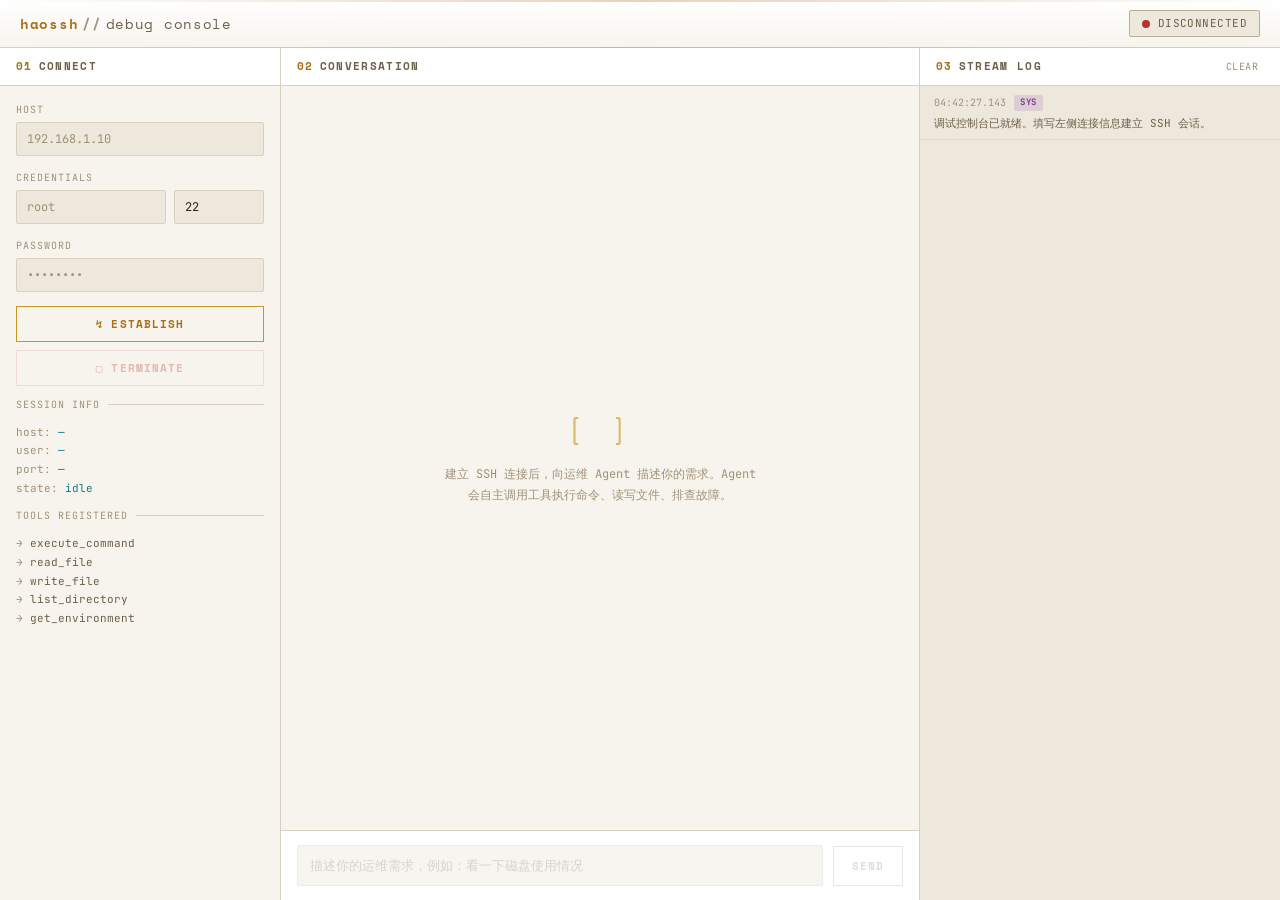
==== src/resources/static/index.html @ b9d1a963 "feat: 数据持久化 - SSH连接/对话消息落库 SQLite - 新增 db 层: SQLModel 表定义(ssh_connections/conversations/messages) + " ====
<!DOCTYPE html>
<html lang="zh-CN">
<head>
<meta charset="UTF-8">
<meta name="viewport" content="width=device-width, initial-scale=1.0">
<title>haossh // debug console</title>
<link rel="preconnect" href="https://fonts.googleapis.com">
<link rel="preconnect" href="https://fonts.gstatic.com" crossorigin>
<link href="https://fonts.googleapis.com/css2?family=JetBrains+Mono:wght@300;400;500;700&family=Space+Mono:wght@400;700&display=swap" rel="stylesheet">
<style>
  :root {
    --bg: #f7f4ed;             /* 暖米白 - 旧纸感 */
    --bg-elevated: #ffffff;     /* 纯白卡片 */
    --bg-inset: #ede8db;        /* 略深凹陷 */
    --border: #d8d0bf;          /* 暖灰边框 */
    --border-bright: #b8ad96;
    --fg: #2b2316;              /* 深棕黑文字 */
    --fg-dim: #6d5f4a;          /* 中棕 */
    --fg-mute: #a0917a;         /* 浅棕 */
    --accent: #a8701a;          /* 深琥珀 - 亮背景上更醒目 */
    --accent-dim: #c9941f;
    --accent-glow: rgba(168, 112, 26, 0.2);
    --cyan: #0d7c8a;            /* 深青 - AI */
    --cyan-glow: rgba(13, 124, 138, 0.15);
    --green: #2d7a3e;           /* 深绿 - 已连接 */
    --red: #b8312b;             /* 深红 - 错误 */
    --magenta: #7d3c98;         /* 深紫 - 工具/调试 */
    --mono: 'JetBrains Mono', ui-monospace, monospace;
    --display: 'Space Mono', var(--mono);
  }

  * { margin: 0; padding: 0; box-sizing: border-box; }

  html, body { height: 100%; overflow: hidden; }

  body {
    font-family: var(--mono);
    font-size: 13px;
    color: var(--fg);
    background: var(--bg);
    background-image:
      linear-gradient(rgba(168, 112, 26, 0.05) 1px, transparent 1px),
      linear-gradient(90deg, rgba(168, 112, 26, 0.05) 1px, transparent 1px);
    background-size: 32px 32px;
    background-position: -1px -1px;
    line-height: 1.5;
    -webkit-font-smoothing: antialiased;
  }

  /* 顶部扫描线 */
  .scanline {
    position: fixed; top: 0; left: 0; right: 0; height: 2px; z-index: 100;
    background: linear-gradient(90deg, transparent, var(--accent), transparent);
    animation: scan 8s linear infinite;
    opacity: 0.3;
    pointer-events: none;
  }
  @keyframes scan {
    0% { transform: translateX(-100%); }
    100% { transform: translateX(100%); }
  }

  /* 顶栏 */
  .topbar {
    height: 48px;
    display: flex; align-items: center; gap: 16px;
    padding: 0 20px;
    border-bottom: 1px solid var(--border);
    background: linear-gradient(180deg, var(--bg-elevated), var(--bg));
    position: relative;
  }
  .topbar::after {
    content: ''; position: absolute; bottom: -1px; left: 0; right: 0; height: 1px;
    background: linear-gradient(90deg, transparent, var(--accent-dim), transparent);
    opacity: 0.4;
  }
  .brand {
    font-family: var(--display);
    font-weight: 700;
    font-size: 14px;
    letter-spacing: 0.05em;
    color: var(--accent);
    text-shadow: none;
  }
  .brand .slash { color: var(--fg-mute); margin: 0 4px; }
  .brand .sub { color: var(--fg-dim); font-weight: 400; }

  .status-pill {
    margin-left: auto;
    display: flex; align-items: center; gap: 8px;
    padding: 4px 12px;
    border: 1px solid var(--border-bright);
    border-radius: 2px;
    background: var(--bg-inset);
    font-size: 11px;
    letter-spacing: 0.04em;
    text-transform: uppercase;
  }
  .status-dot {
    width: 8px; height: 8px; border-radius: 50%;
    background: var(--red);
    box-shadow: 0 0 0 0 currentColor;
  }
  .status-dot.connected { background: var(--green); animation: pulse-green 2s ease-in-out infinite; }
  .status-dot.connecting { background: var(--accent); animation: pulse-amber 1s ease-in-out infinite; }
  @keyframes pulse-green {
    0%, 100% { box-shadow: 0 0 0 0 rgba(45, 122, 62, 0.6); }
    50% { box-shadow: 0 0 0 6px rgba(45, 122, 62, 0); }
  }
  @keyframes pulse-amber {
    0%, 100% { box-shadow: 0 0 0 0 rgba(168, 112, 26, 0.6); }
    50% { box-shadow: 0 0 0 6px rgba(168, 112, 26, 0); }
  }
  .status-text { color: var(--fg-dim); }
  .status-text.connected { color: var(--green); }
  .status-text.connecting { color: var(--accent); }

  .conn-id {
    font-size: 11px; color: var(--fg-mute);
    padding: 4px 10px; border: 1px dashed var(--border-bright);
    border-radius: 2px;
  }
  .conn-id .label { color: var(--fg-mute); }
  .conn-id .val { color: var(--cyan); margin-left: 6px; }

  /* 三栏布局 */
  .app {
    display: grid;
    grid-template-columns: 280px 1fr 360px;
    height: calc(100vh - 48px);
    gap: 1px;
    background: var(--border);
  }

  .panel {
    background: var(--bg);
    display: flex; flex-direction: column;
    overflow: hidden;
  }

  .panel-header {
    padding: 10px 16px;
    border-bottom: 1px solid var(--border);
    display: flex; align-items: center; gap: 8px;
    background: var(--bg-elevated);
  }
  .panel-title {
    font-family: var(--display);
    font-size: 11px; font-weight: 700;
    letter-spacing: 0.12em;
    text-transform: uppercase;
    color: var(--fg-dim);
  }
  .panel-title .num {
    color: var(--accent); margin-right: 6px;
  }
  .panel-body {
    flex: 1; overflow-y: auto;
    padding: 16px;
  }
  .panel-body::-webkit-scrollbar { width: 6px; }
  .panel-body::-webkit-scrollbar-track { background: transparent; }
  .panel-body::-webkit-scrollbar-thumb { background: var(--border-bright); border-radius: 3px; }
  .panel-body::-webkit-scrollbar-thumb:hover { background: var(--accent-dim); }

  /* 左栏 - 连接管理 */
  .form-group { margin-bottom: 14px; }
  .form-label {
    display: block; font-size: 10px; letter-spacing: 0.1em;
    text-transform: uppercase; color: var(--fg-mute);
    margin-bottom: 5px;
  }
  .form-input {
    width: 100%; padding: 8px 10px;
    background: var(--bg-inset);
    border: 1px solid var(--border);
    border-radius: 2px;
    color: var(--fg);
    font-family: var(--mono); font-size: 12px;
    transition: all 0.15s;
  }
  .form-input:focus {
    outline: none;
    border-color: var(--accent-dim);
    box-shadow: 0 0 0 2px rgba(168, 112, 26, 0.1);
  }
  .form-input::placeholder { color: var(--fg-mute); }
  .form-row { display: grid; grid-template-columns: 1fr 90px; gap: 8px; }

  .btn {
    width: 100%; padding: 9px 12px;
    background: transparent;
    border: 1px solid var(--accent-dim);
    color: var(--accent);
    font-family: var(--display); font-size: 11px; font-weight: 700;
    letter-spacing: 0.1em; text-transform: uppercase;
    cursor: pointer;
    transition: all 0.15s;
    position: relative;
    overflow: hidden;
  }
  .btn::before {
    content: ''; position: absolute; inset: 0;
    background: var(--accent); opacity: 0;
    transition: opacity 0.15s;
  }
  .btn:hover:not(:disabled) {
    color: var(--bg);
    box-shadow: 0 0 16px var(--accent-glow);
  }
  .btn:hover:not(:disabled)::before { opacity: 1; }
  .btn span { position: relative; z-index: 1; }
  .btn:disabled { opacity: 0.3; cursor: not-allowed; border-color: var(--border-bright); color: var(--fg-mute); }

  .btn.danger { border-color: rgba(184, 49, 43, 0.4); color: var(--red); }
  .btn.danger:hover:not(:disabled) { background: var(--red); color: var(--bg); box-shadow: 0 0 16px rgba(184, 49, 43,0.3); }
  .btn.danger:hover:not(:disabled)::before { background: var(--red); }

  .divider {
    height: 1px; background: var(--border);
    margin: 18px 0;
    position: relative;
  }
  .divider::before {
    content: attr(data-label);
    position: absolute; left: 0; top: -7px;
    background: var(--bg); padding-right: 8px;
    font-size: 10px; letter-spacing: 0.1em;
    text-transform: uppercase; color: var(--fg-mute);
  }

  .info-block {
    font-size: 11px; color: var(--fg-dim);
    line-height: 1.7;
  }
  .info-block .k { color: var(--fg-mute); }
  .info-block .v { color: var(--cyan); }

  /* 中栏 - 对话 */
  .chat-panel { background: var(--bg); }
  .messages {
    flex: 1; overflow-y: auto;
    padding: 20px;
    display: flex; flex-direction: column; gap: 16px;
  }
  .messages::-webkit-scrollbar { width: 6px; }
  .messages::-webkit-scrollbar-track { background: transparent; }
  .messages::-webkit-scrollbar-thumb { background: var(--border-bright); border-radius: 3px; }

  .message {
    max-width: 88%;
    animation: msg-in 0.3s cubic-bezier(0.2, 0.8, 0.2, 1);
  }
  @keyframes msg-in {
    from { opacity: 0; transform: translateY(8px); }
    to { opacity: 1; transform: translateY(0); }
  }
  .message-meta {
    font-size: 10px; letter-spacing: 0.1em;
    text-transform: uppercase;
    margin-bottom: 5px;
    display: flex; gap: 8px; align-items: center;
  }
  .message.user .message-meta { color: var(--accent); justify-content: flex-end; }
  .message.ai .message-meta { color: var(--cyan); }
  .message-meta .role { font-family: var(--display); font-weight: 700; }
  .message-meta .time { color: var(--fg-mute); }

  .message-bubble {
    padding: 12px 14px;
    border: 1px solid;
    border-radius: 2px;
    font-size: 13px;
    line-height: 1.6;
    white-space: pre-wrap;
    word-break: break-word;
  }
  .message.user .message-bubble {
    border-color: rgba(168, 112, 26, 0.3);
    background: rgba(168, 112, 26, 0.04);
    margin-left: auto;
  }
  .message.ai .message-bubble {
    border-color: rgba(13, 124, 138, 0.3);
    background: rgba(13, 124, 138, 0.04);
  }
  .message.ai.streaming .message-bubble::after {
    content: '▋'; color: var(--cyan);
    animation: blink 0.8s steps(2) infinite;
    margin-left: 2px;
  }
  @keyframes blink { 50% { opacity: 0; } }

  .empty-state {
    flex: 1; display: flex; flex-direction: column;
    align-items: center; justify-content: center;
    color: var(--fg-mute); gap: 12px;
    text-align: center; padding: 40px;
  }
  .empty-state .glyph {
    font-family: var(--display); font-size: 28px;
    color: var(--accent-dim); opacity: 0.6;
    letter-spacing: 0.2em;
  }
  .empty-state .hint { font-size: 12px; max-width: 320px; line-height: 1.7; }

  /* 输入区 */
  .chat-input-wrap {
    border-top: 1px solid var(--border);
    padding: 14px 16px;
    background: var(--bg-elevated);
    display: flex; gap: 10px; align-items: flex-end;
  }
  .chat-input {
    flex: 1;
    background: var(--bg-inset);
    border: 1px solid var(--border);
    border-radius: 2px;
    color: var(--fg);
    font-family: var(--mono); font-size: 13px;
    padding: 10px 12px;
    resize: none; min-height: 40px; max-height: 120px;
    line-height: 1.5;
    transition: all 0.15s;
  }
  .chat-input:focus {
    outline: none; border-color: var(--accent-dim);
    box-shadow: 0 0 0 2px rgba(168, 112, 26, 0.1);
  }
  .chat-input::placeholder { color: var(--fg-mute); }
  .chat-input:disabled { opacity: 0.4; cursor: not-allowed; }
  .send-btn {
    padding: 0 18px; height: 40px;
    border: 1px solid var(--accent-dim);
    background: transparent; color: var(--accent);
    font-family: var(--display); font-size: 11px; font-weight: 700;
    letter-spacing: 0.1em; text-transform: uppercase;
    cursor: pointer; transition: all 0.15s;
    white-space: nowrap;
  }
  .send-btn:hover:not(:disabled) { background: var(--accent); color: var(--bg); box-shadow: 0 0 16px var(--accent-glow); }
  .send-btn:disabled { opacity: 0.3; cursor: not-allowed; border-color: var(--border-bright); color: var(--fg-mute); }

  .input-hint {
    font-size: 10px; color: var(--fg-mute);
    margin-top: 6px; letter-spacing: 0.05em;
  }

  /* 右栏 - 流日志 */
  .log-panel { background: var(--bg-inset); }
  .log-body { padding: 0; font-size: 11px; }

  .log-entry {
    padding: 8px 14px;
    border-bottom: 1px solid rgba(216, 208, 191, 0.5);
    animation: log-in 0.2s ease;
    word-break: break-all;
  }
  @keyframes log-in {
    from { opacity: 0; transform: translateX(-4px); }
    to { opacity: 1; transform: translateX(0); }
  }
  .log-entry .log-time {
    color: var(--fg-mute); font-size: 10px;
    margin-right: 8px;
  }
  .log-entry .log-tag {
    display: inline-block; padding: 1px 6px;
    font-size: 9px; font-weight: 700; letter-spacing: 0.08em;
    text-transform: uppercase; border-radius: 2px;
    margin-right: 8px; vertical-align: middle;
  }
  .log-entry.req .log-tag { background: rgba(168, 112, 26, 0.15); color: var(--accent); }
  .log-entry.res .log-tag { background: rgba(45, 122, 62, 0.15); color: var(--green); }
  .log-stream .log-tag { background: rgba(13, 124, 138, 0.15); color: var(--cyan); }
  .log-entry.err .log-tag { background: rgba(184, 49, 43, 0.15); color: var(--red); }
  .log-entry.sys .log-tag { background: rgba(125, 60, 152, 0.15); color: var(--magenta); }
  .log-entry .log-content {
    color: var(--fg-dim); margin-top: 4px;
    white-space: pre-wrap; font-size: 11px;
  }
  .log-entry .log-content .data-prefix { color: var(--fg-mute); }
  .log-entry .log-content .data-text { color: var(--cyan); }
  .log-entry .log-content .data-done { color: var(--accent); font-weight: 700; }

  .log-empty {
    padding: 30px 16px; text-align: center;
    color: var(--fg-mute); font-size: 11px;
    letter-spacing: 0.05em;
  }

  .clear-log {
    margin-left: auto;
    background: none; border: none;
    color: var(--fg-mute); cursor: pointer;
    font-family: var(--mono); font-size: 10px;
    letter-spacing: 0.05em; text-transform: uppercase;
    padding: 2px 6px;
    transition: color 0.15s;
  }
  .clear-log:hover { color: var(--accent); }

  /* 错误提示 */
  .toast {
    position: fixed; bottom: 24px; left: 50%;
    transform: translateX(-50%) translateY(20px);
    padding: 10px 18px;
    background: var(--bg-elevated);
    border: 1px solid var(--red);
    border-radius: 2px;
    color: var(--red); font-size: 12px;
    box-shadow: 0 8px 24px rgba(0,0,0,0.12), 0 0 16px rgba(184, 49, 43,0.15);
    opacity: 0; pointer-events: none;
    transition: all 0.3s;
    z-index: 200;
  }
  .toast.show { opacity: 1; transform: translateX(-50%) translateY(0); }

  /* 加载点 */
  .thinking {
    display: inline-flex; gap: 4px; align-items: center;
  }
  .thinking span {
    width: 4px; height: 4px; border-radius: 50%;
    background: var(--cyan);
    animation: think 1.2s ease-in-out infinite;
  }
  .thinking span:nth-child(2) { animation-delay: 0.2s; }
  .thinking span:nth-child(3) { animation-delay: 0.4s; }
  @keyframes think {
    0%, 80%, 100% { opacity: 0.3; transform: scale(0.8); }
    40% { opacity: 1; transform: scale(1.2); }
  }

  /* 折叠组件（details/summary）全局样式 - 默认折叠，点击展开 */
  summary { list-style: none; cursor: pointer; user-select: none; }
  summary::-webkit-details-marker { display: none; }
  summary:hover { filter: brightness(1.15); }

  /* 思考过程块 */
  .thinking-block {
    margin-bottom: 10px;
    padding: 8px 10px;
    border-left: 2px solid var(--magenta);
    background: rgba(125, 60, 152, 0.05);
    border-radius: 0 2px 2px 0;
    font-size: 11px;
  }
  .thinking-label {
    font-family: var(--display);
    font-size: 9px; letter-spacing: 0.12em;
    text-transform: uppercase;
    color: var(--magenta);
    margin-bottom: 4px;
  }
  .thinking-content {
    color: var(--fg-dim);
    font-style: italic;
    white-space: pre-wrap;
    line-height: 1.5;
  }

  /* 工具调用卡片 */
  .tool-card {
    margin: 10px 0;
    border: 1px dashed var(--accent-dim);
    border-radius: 2px;
    overflow: hidden;
    animation: msg-in 0.3s cubic-bezier(0.2, 0.8, 0.2, 1);
  }
  .tool-card-header {
    padding: 6px 10px;
    background: rgba(168, 112, 26, 0.08);
    display: flex; align-items: center; gap: 8px;
    font-family: var(--display);
    font-size: 10px; letter-spacing: 0.05em;
  }
  .tool-card-header .tool-icon { color: var(--accent); font-size: 9px; }
  .tool-card-header .tool-name { color: var(--accent); font-weight: 700; }
  .tool-card-header .tool-status {
    margin-left: auto; font-size: 9px;
    letter-spacing: 0.08em; text-transform: uppercase;
  }
  .tool-card-header .tool-status.running { color: var(--accent); }
  .tool-card-header .tool-status.running::after {
    content: ''; display: inline-block; width: 5px; height: 5px;
    border-radius: 50%; background: var(--accent); margin-left: 5px;
    animation: pulse-amber 1s ease-in-out infinite;
  }
  .tool-card-header .tool-status.done { color: var(--green); }
  .tool-card-header .tool-status.failed { color: var(--red); }
  .tool-card-body {
    padding: 8px 10px;
    background: var(--bg-inset);
  }
  .tool-card-section { margin-bottom: 8px; }
  .tool-card-section:last-child { margin-bottom: 0; }
  .tool-card-label {
    font-size: 9px; letter-spacing: 0.1em;
    text-transform: uppercase; color: var(--fg-mute);
    margin-bottom: 3px;
  }
  .tool-card-value {
    font-family: var(--mono); font-size: 11px;
    color: var(--fg); white-space: pre-wrap;
    word-break: break-all; line-height: 1.5;
  }
  .tool-card-value.args { color: var(--cyan); }
  .tool-card-value.result { color: var(--green); }
  .tool-card-value.result.failed { color: var(--red); }

  /* 文本内容块（支持工具调用前后多段文本） */
  .text-content {
    white-space: pre-wrap;
    word-break: break-word;
    line-height: 1.6;
  }
  .text-content + .text-content { margin-top: 8px; }
</style>
</head>
<body>
<div class="scanline"></div>

<header class="topbar">
  <div class="brand">haossh<span class="slash">//</span><span class="sub">debug console</span></div>
  <div class="conn-id" id="connIdDisplay" style="display:none;">
    <span class="label">session</span><span class="val" id="connIdVal">—</span>
  </div>
  <div class="status-pill">
    <span class="status-dot" id="statusDot"></span>
    <span class="status-text" id="statusText">disconnected</span>
  </div>
</header>

<main class="app">
  <!-- 左栏：连接管理 -->
  <aside class="panel conn-panel">
    <div class="panel-header">
      <div class="panel-title"><span class="num">01</span>connect</div>
    </div>
    <div class="panel-body">
      <div class="form-group">
        <label class="form-label">host</label>
        <input class="form-input" id="host" placeholder="192.168.1.10" value="">
      </div>
      <div class="form-group">
        <label class="form-label">credentials</label>
        <div class="form-row">
          <input class="form-input" id="username" placeholder="root">
          <input class="form-input" id="port" placeholder="22" value="22">
        </div>
      </div>
      <div class="form-group">
        <label class="form-label">password</label>
        <input class="form-input" id="password" type="password" placeholder="••••••••">
      </div>
      <button class="btn" id="connectBtn"><span>↯ establish</span></button>
      <button class="btn danger" id="disconnectBtn" style="margin-top:8px;" disabled><span>▢ terminate</span></button>

      <div class="divider" data-label="session info"></div>
      <div class="info-block" id="sessionInfo">
        <div><span class="k">host:</span> <span class="v" id="info-host">—</span></div>
        <div><span class="k">user:</span> <span class="v" id="info-user">—</span></div>
        <div><span class="k">port:</span> <span class="v" id="info-port">—</span></div>
        <div><span class="k">state:</span> <span class="v" id="info-state">idle</span></div>
      </div>

      <div class="divider" data-label="tools registered"></div>
      <div class="info-block" style="font-size:11px;">
        <div><span class="k">→</span> execute_command</div>
        <div><span class="k">→</span> read_file</div>
        <div><span class="k">→</span> write_file</div>
        <div><span class="k">→</span> list_directory</div>
        <div><span class="k">→</span> get_environment</div>
      </div>
    </div>
  </aside>

  <!-- 中栏：对话 -->
  <section class="panel chat-panel">
    <div class="panel-header">
      <div class="panel-title"><span class="num">02</span>conversation</div>
    </div>
    <div class="messages" id="messages">
      <div class="empty-state" id="emptyState">
        <div class="glyph">[ ]</div>
        <div class="hint">建立 SSH 连接后，向运维 Agent 描述你的需求。Agent 会自主调用工具执行命令、读写文件、排查故障。</div>
      </div>
    </div>
    <div class="chat-input-wrap">
      <textarea class="chat-input" id="chatInput" placeholder="描述你的运维需求，例如：看一下磁盘使用情况" rows="1" disabled></textarea>
      <button class="send-btn" id="sendBtn" disabled>send</button>
    </div>
  </section>

  <!-- 右栏：流日志 -->
  <aside class="panel log-panel">
    <div class="panel-header">
      <div class="panel-title"><span class="num">03</span>stream log</div>
      <button class="clear-log" id="clearLog">clear</button>
    </div>
    <div class="panel-body log-body" id="logBody">
      <div class="log-empty">等待事件流...</div>
    </div>
  </aside>
</main>

<div class="toast" id="toast"></div>

<script>
const API = location.origin + '/api/v1';
const state = {
  connectionId: null,
  conversationId: null,
  connected: false,
  streaming: false,
};

const $ = id => document.getElementById(id);
const el = (tag, cls) => { const e = document.createElement(tag); if (cls) e.className = cls; return e; };

function now() {
  const d = new Date();
  return d.toTimeString().slice(0, 8) + '.' + String(d.getMilliseconds()).padStart(3, '0');
}

function toast(msg) {
  const t = $('toast');
  t.textContent = msg;
  t.classList.add('show');
  setTimeout(() => t.classList.remove('show'), 2600);
}

function setStatus(s) {
  const dot = $('statusDot'), text = $('statusText');
  dot.className = 'status-dot';
  text.className = 'status-text';
  if (s === 'connected') { dot.classList.add('connected'); text.classList.add('connected'); text.textContent = 'connected'; }
  else if (s === 'connecting') { dot.classList.add('connecting'); text.classList.add('connecting'); text.textContent = 'connecting...'; }
  else { text.textContent = 'disconnected'; }
  $('info-state').textContent = s;
}

function log(tag, content, type = '') {
  const body = $('logBody');
  const empty = body.querySelector('.log-empty');
  if (empty) empty.remove();

  const entry = el('div', 'log-entry ' + (type || tag.toLowerCase()));
  const time = el('span', 'log-time'); time.textContent = now();
  const ttag = el('span', 'log-tag'); ttag.textContent = tag;
  entry.appendChild(time); entry.appendChild(ttag);

  if (content) {
    const c = el('div', 'log-content');
    if (tag === 'STREAM') {
      c.innerHTML = '<span class="data-prefix">data: </span><span class="data-text"></span>';
      c.querySelector('.data-text').textContent = content;
    } else if (content === '[DONE]') {
      c.innerHTML = '<span class="data-prefix">data: </span><span class="data-done">[DONE]</span>';
    } else {
      c.textContent = content;
    }
    entry.appendChild(c);
  }
  body.appendChild(entry);
  body.scrollTop = body.scrollHeight;
}

$('clearLog').onclick = () => {
  $('logBody').innerHTML = '<div class="log-empty">等待事件流...</div>';
};

// ── 连接管理 ─────────────────────────────────
async function connect() {
  const host = $('host').value.trim();
  const port = parseInt($('port').value) || 22;
  const username = $('username').value.trim();
  const password = $('password').value;

  if (!host || !username || !password) {
    toast('请填写 host / username / password');
    return;
  }

  setStatus('connecting');
  $('connectBtn').disabled = true;
  log('REQ', `POST /ssh/connect  host=${host}:${port} user=${username}`, 'req');

  try {
    const res = await fetch(`${API}/ssh/connect`, {
      method: 'POST',
      headers: { 'Content-Type': 'application/json' },
      body: JSON.stringify({ host, port, username, password }),
    });
    const data = await res.json();
    if (data.code === '0000' && data.data && data.data.connectionId) {
      state.connectionId = data.data.connectionId;
      state.connected = true;
      setStatus('connected');
      $('connIdDisplay').style.display = '';
      $('connIdVal').textContent = state.connectionId.slice(0, 12) + '...';
      $('info-host').textContent = host;
      $('info-user').textContent = username;
      $('info-port').textContent = port;
      $('connectBtn').disabled = false;
      $('disconnectBtn').disabled = false;
      $('chatInput').disabled = false;
      $('sendBtn').disabled = false;
      $('chatInput').focus();
      log('RES', `connectionId=${state.connectionId}`, 'res');
      log('SYS', 'SSH 连接已建立，工具已对 Agent 可见', 'sys');
    } else {
      throw new Error(data.info || '连接失败');
    }
  } catch (e) {
    setStatus('disconnected');
    $('connectBtn').disabled = false;
    log('ERR', String(e.message || e), 'err');
    toast('连接失败：' + (e.message || e));
  }
}

async function disconnect() {
  if (!state.connectionId) return;
  log('REQ', `POST /ssh/disconnect?connectionId=${state.connectionId}`, 'req');
  try {
    await fetch(`${API}/ssh/disconnect?connectionId=${state.connectionId}`, { method: 'POST' });
    log('RES', 'disconnected', 'res');
  } catch (e) {
    log('ERR', String(e), 'err');
  }
  resetConn();
}

function resetConn() {
  state.connectionId = null;
  state.connected = false;
  setStatus('disconnected');
  $('connIdDisplay').style.display = 'none';
  $('connectBtn').disabled = false;
  $('disconnectBtn').disabled = true;
  $('chatInput').disabled = true;
  $('sendBtn').disabled = true;
  $('info-host').textContent = '—';
  $('info-user').textContent = '—';
  $('info-port').textContent = '—';
}

$('connectBtn').onclick = connect;
$('disconnectBtn').onclick = disconnect;

// ── 对话 ─────────────────────────────────────
function appendMessage(role, text) {
  $('emptyState')?.remove();
  const msgs = $('messages');
  const m = el('div', 'message ' + role);
  const meta = el('div', 'message-meta');
  const roleSpan = el('span', 'role'); roleSpan.textContent = role === 'user' ? 'YOU' : 'AGENT';
  const timeSpan = el('span', 'time'); timeSpan.textContent = now();
  meta.appendChild(roleSpan); meta.appendChild(timeSpan);
  const bubble = el('div', 'message-bubble'); bubble.textContent = text;
  m.appendChild(meta); m.appendChild(bubble);
  msgs.appendChild(m);
  msgs.scrollTop = msgs.scrollHeight;
  return bubble;
}

// 创建 AI 消息（空 bubble，后续按事件增量填充）
function createAiMessage() {
  $('emptyState')?.remove();
  const msgs = $('messages');
  const m = el('div', 'message ai streaming');
  const meta = el('div', 'message-meta');
  const roleSpan = el('span', 'role'); roleSpan.textContent = 'AGENT';
  const timeSpan = el('span', 'time'); timeSpan.textContent = now();
  meta.appendChild(roleSpan); meta.appendChild(timeSpan);
  const bubble = el('div', 'message-bubble');
  m.appendChild(meta); m.appendChild(bubble);
  msgs.appendChild(m);
  return { m, bubble };
}

async function sendMessage() {
  const input = $('chatInput');
  const text = input.value.trim();
  if (!text || !state.connected || state.streaming) return;

  appendMessage('user', text);
  input.value = '';
  input.style.height = 'auto';
  state.streaming = true;
  $('sendBtn').disabled = true;

  const { m, bubble } = createAiMessage();
  const msgs = $('messages');

  // 渲染状态：维护当前文本/思考块指针，遇到工具调用则另起新块
  let currentText = null;
  let currentThink = null;
  const toolCards = {};  // call_id -> card element

  const endText = () => { currentText = null; };
  const endThink = () => { currentThink = null; };

  const ensureText = () => {
    if (!currentText) {
      currentText = el('div', 'text-content');
      bubble.appendChild(currentText);
    }
    return currentText;
  };
  const ensureThink = () => {
    if (!currentThink) {
      currentThink = el('details', 'thinking-block');
      const lbl = el('summary', 'thinking-label'); lbl.textContent = 'thinking';
      const c = el('div', 'thinking-content');
      currentThink.appendChild(lbl); currentThink.appendChild(c);
      currentThink._c = c;
      bubble.appendChild(currentThink);
    }
    return currentThink;
  };

  log('REQ', `POST /chat_stream  message="${text.slice(0, 80)}${text.length > 80 ? '...' : ''}"`, 'req');

  try {
    const res = await fetch(`${API}/chat_stream`, {
      method: 'POST',
      headers: { 'Content-Type': 'application/json' },
      body: JSON.stringify({
        session_id: state.connectionId,
        conversation_id: state.conversationId,
        message: text,
        terminal_session_id: null,
      }),
    });

    if (!res.ok) throw new Error(`HTTP ${res.status}`);

    const reader = res.body.getReader();
    const decoder = new TextDecoder();
    let buffer = '';

    while (true) {
      const { done, value } = await reader.read();
      if (done) break;
      buffer += decoder.decode(value, { stream: true });
      const lines = buffer.split('\n');
      buffer = lines.pop();

      for (const line of lines) {
        const trimmed = line.trim();
        if (!trimmed.startsWith('data: ')) continue;
        const raw = trimmed.slice(6);
        let evt;
        try { evt = JSON.parse(raw); } catch { continue; }

        // 非 text/thinking 事件结束当前文本/思考块（保证工具卡片独立成块）
        if (evt.type !== 'text') endText();
        if (evt.type !== 'thinking') endThink();

        if (evt.type === 'text') {
          ensureText().textContent += evt.delta;
          log('STREAM', `text: ${evt.delta}`);
        } else if (evt.type === 'thinking') {
          ensureThink()._c.textContent += evt.delta;
          log('STREAM', `think: ${evt.delta.slice(0, 40)}`);
        } else if (evt.type === 'tool_call') {
          // 工具调用卡片
          const card = el('details', 'tool-card');
          const hdr = el('summary', 'tool-card-header');
          hdr.innerHTML = `<span class="tool-icon">▶</span><span class="tool-name">${evt.tool}</span><span class="tool-status running">running</span>`;
          const body = el('div', 'tool-card-body');
          const sec = el('div', 'tool-card-section');
          sec.innerHTML = '<div class="tool-card-label">args</div>';
          const v = el('div', 'tool-card-value args');
          v.textContent = typeof evt.args === 'string' ? evt.args : JSON.stringify(evt.args, null, 2);
          sec.appendChild(v); body.appendChild(sec);
          card.appendChild(hdr); card.appendChild(body);
          bubble.appendChild(card);
          toolCards[evt.call_id] = card;
          log('TOOL', `${evt.tool}(${JSON.stringify(evt.args).slice(0, 80)})`, 'sys');
        } else if (evt.type === 'tool_result') {
          const card = toolCards[evt.call_id];
          const ok = evt.outcome === 'success';
          if (card) {
            // 更新已有卡片状态 + 追加 result 区块
            const st = card.querySelector('.tool-status');
            st.textContent = evt.outcome || 'done';
            st.className = 'tool-status ' + (ok ? 'done' : 'failed');
            const body = card.querySelector('.tool-card-body');
            const sec = el('div', 'tool-card-section');
            sec.innerHTML = '<div class="tool-card-label">result</div>';
            const v = el('div', 'tool-card-value result' + (ok ? '' : ' failed'));
            v.textContent = evt.result;
            sec.appendChild(v); body.appendChild(sec);
          } else {
            // 无对应 call 卡片，单独建结果卡片
            const c2 = el('details', 'tool-card');
            const h2 = el('summary', 'tool-card-header');
            h2.innerHTML = `<span class="tool-icon">◀</span><span class="tool-name">${evt.tool}</span><span class="tool-status ${ok ? 'done' : 'failed'}">${evt.outcome}</span>`;
            const b2 = el('div', 'tool-card-body');
            const s2 = el('div', 'tool-card-section');
            s2.innerHTML = '<div class="tool-card-label">result</div>';
            const v2 = el('div', 'tool-card-value result' + (ok ? '' : ' failed'));
            v2.textContent = evt.result;
            s2.appendChild(v2); b2.appendChild(s2);
            c2.appendChild(h2); c2.appendChild(b2);
            bubble.appendChild(c2);
          }
          log('TOOL', `${evt.tool} → ${(evt.result || '').slice(0, 100)}`, ok ? 'res' : 'err');
        } else if (evt.type === 'done') {
          if (evt.conversation_id) state.conversationId = evt.conversation_id;
          log('STREAM', '[DONE]', 'res');
        } else if (evt.type === 'error') {
          ensureText().textContent += '⚠ ' + evt.message;
          log('ERR', evt.message, 'err');
        }
        msgs.scrollTop = msgs.scrollHeight;
      }
    }

    // 空响应兜底
    if (!bubble.querySelector('.text-content, .tool-card, .thinking-block')) {
      bubble.textContent = '(空响应)';
    }
  } catch (e) {
    if (!bubble.querySelector('.text-content, .tool-card')) {
      bubble.textContent = '⚠ ' + (e.message || e);
    }
    log('ERR', String(e.message || e), 'err');
    toast('请求失败：' + (e.message || e));
  } finally {
    m.classList.remove('streaming');
    state.streaming = false;
    if (state.connected) $('sendBtn').disabled = false;
    $('chatInput').focus();
  }
}

$('sendBtn').onclick = sendMessage;
$('chatInput').addEventListener('keydown', e => {
  if (e.key === 'Enter' && !e.shiftKey) {
    e.preventDefault();
    sendMessage();
  }
});
$('chatInput').addEventListener('input', function() {
  this.style.height = 'auto';
  this.style.height = Math.min(this.scrollHeight, 120) + 'px';
});

// 初始日志
log('SYS', '调试控制台已就绪。填写左侧连接信息建立 SSH 会话。', 'sys');
</script>
</body>
</html>
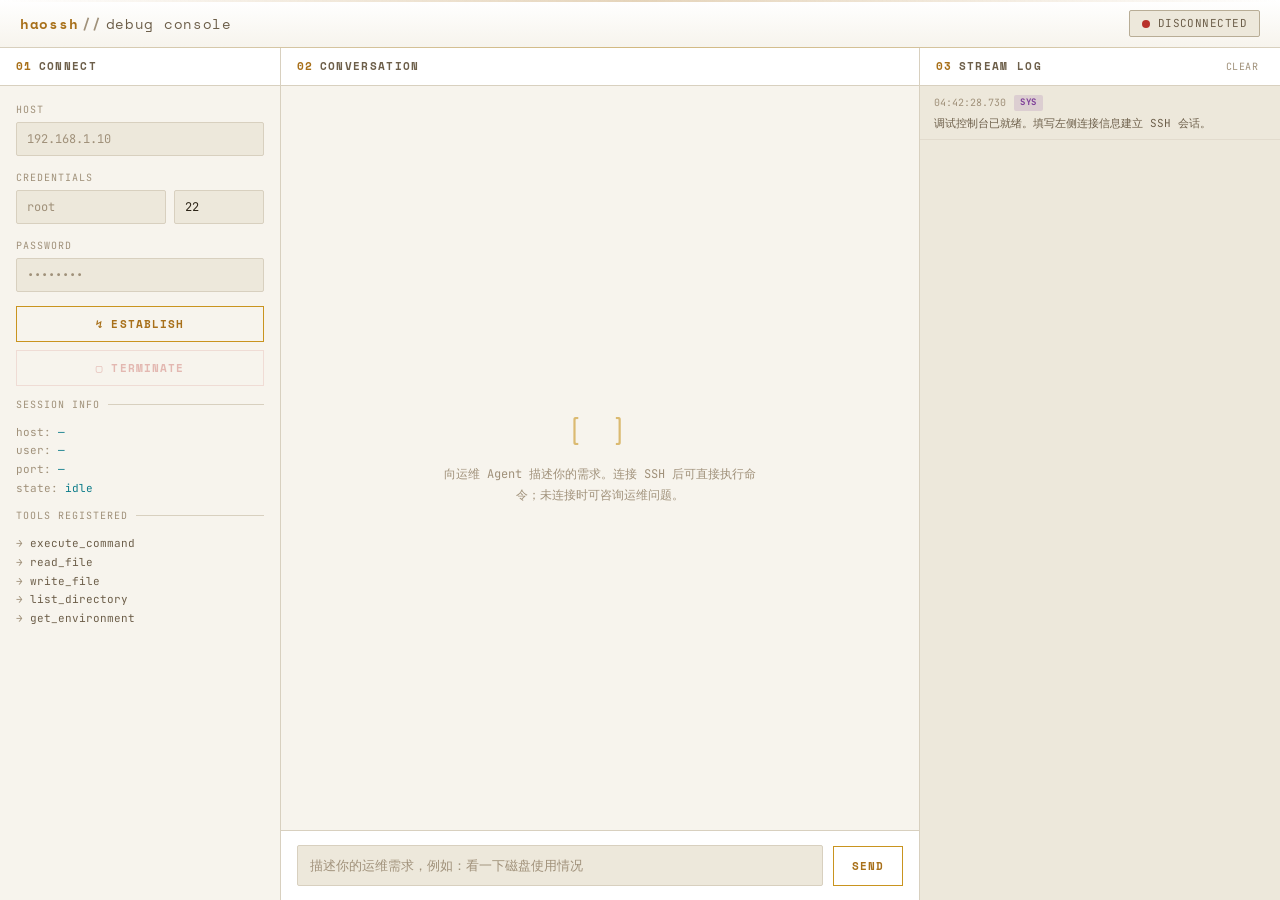
==== commit be6cb434: "feat: 动态 system prompt（权限+连接状态）+ 纯咨询模式 - agent.py: @agent.system_prompt(dynamic=True) 注册两个动态 prompt " ====
--- a/src/resources/static/index.html
+++ b/src/resources/static/index.html
@@ -584,12 +584,12 @@
     <div class="messages" id="messages">
       <div class="empty-state" id="emptyState">
         <div class="glyph">[ ]</div>
-        <div class="hint">建立 SSH 连接后，向运维 Agent 描述你的需求。Agent 会自主调用工具执行命令、读写文件、排查故障。</div>
+        <div class="hint">向运维 Agent 描述你的需求。连接 SSH 后可直接执行命令；未连接时可咨询运维问题。</div>
       </div>
     </div>
     <div class="chat-input-wrap">
-      <textarea class="chat-input" id="chatInput" placeholder="描述你的运维需求，例如：看一下磁盘使用情况" rows="1" disabled></textarea>
-      <button class="send-btn" id="sendBtn" disabled>send</button>
+      <textarea class="chat-input" id="chatInput" placeholder="描述你的运维需求，例如：看一下磁盘使用情况" rows="1"></textarea>
+      <button class="send-btn" id="sendBtn">send</button>
     </div>
   </section>
 
@@ -740,8 +740,6 @@
   $('connIdDisplay').style.display = 'none';
   $('connectBtn').disabled = false;
   $('disconnectBtn').disabled = true;
-  $('chatInput').disabled = true;
-  $('sendBtn').disabled = true;
   $('info-host').textContent = '—';
   $('info-user').textContent = '—';
   $('info-port').textContent = '—';
@@ -784,7 +782,7 @@
 async function sendMessage() {
   const input = $('chatInput');
   const text = input.value.trim();
-  if (!text || !state.connected || state.streaming) return;
+  if (!text || state.streaming) return;
 
   appendMessage('user', text);
   input.value = '';
@@ -829,7 +827,7 @@
       method: 'POST',
       headers: { 'Content-Type': 'application/json' },
       body: JSON.stringify({
-        session_id: state.connectionId,
+        session_id: state.connectionId || '',
         conversation_id: state.conversationId,
         message: text,
         terminal_session_id: null,
@@ -934,7 +932,7 @@
   } finally {
     m.classList.remove('streaming');
     state.streaming = false;
-    if (state.connected) $('sendBtn').disabled = false;
+    $('sendBtn').disabled = false;
     $('chatInput').focus();
   }
 }
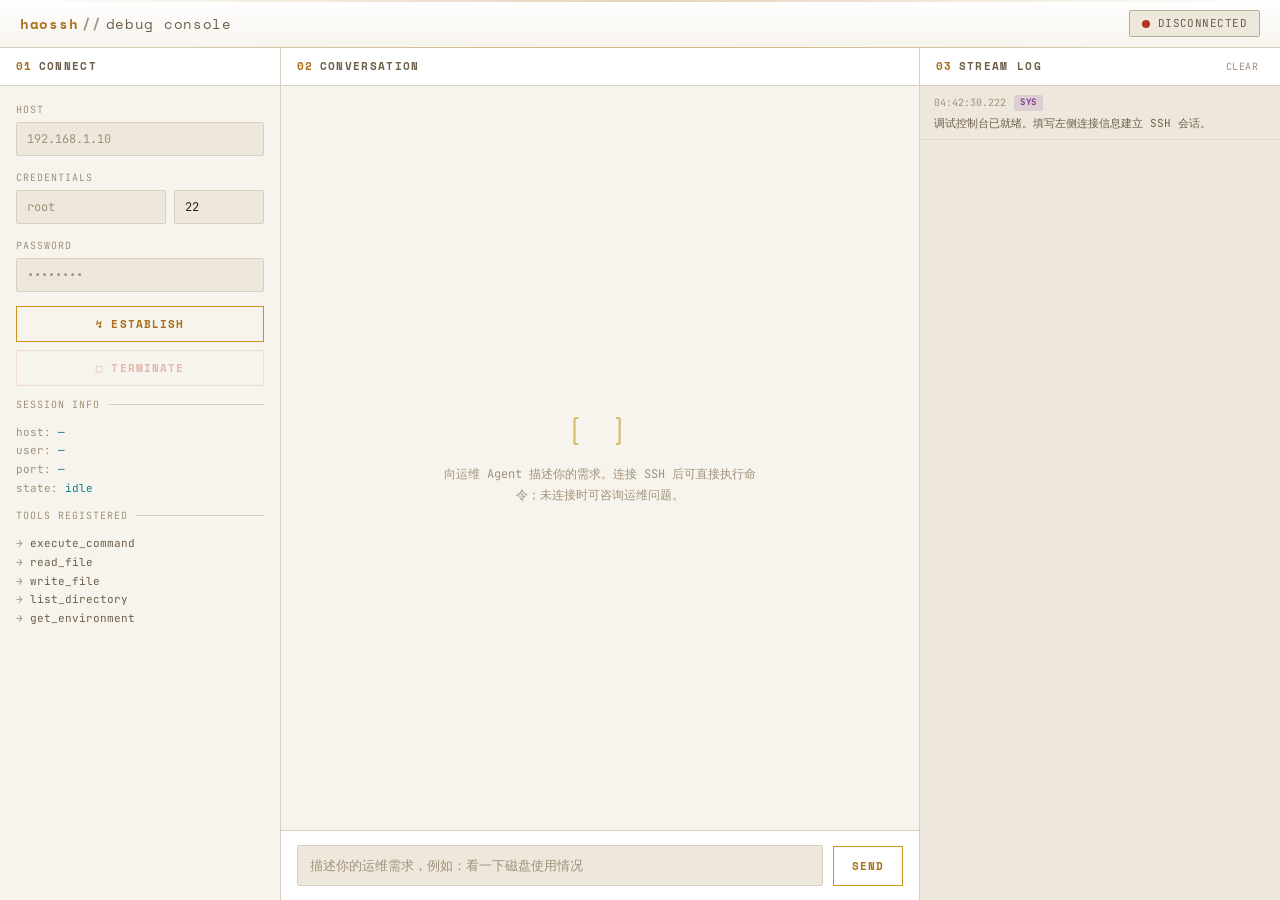
==== commit 2b7352a0: "feat: 后台执行工具+超时体系+裁剪策略修复+历史连接+踩坑文档 工具系统: - 新增 run_background/check_task 工具，后台执行+轮询模式解决长命令超时 - execut" ====
--- a/src/resources/static/index.html
+++ b/src/resources/static/index.html
@@ -539,6 +539,12 @@
       <div class="panel-title"><span class="num">01</span>connect</div>
     </div>
     <div class="panel-body">
+      <div class="form-group" id="savedConnectionsGroup" style="display:none;">
+        <label class="form-label">saved connections</label>
+        <select class="form-input" id="savedConnections">
+          <option value="">— select saved —</option>
+        </select>
+      </div>
       <div class="form-group">
         <label class="form-label">host</label>
         <input class="form-input" id="host" placeholder="192.168.1.10" value="">
@@ -612,6 +618,7 @@
 const state = {
   connectionId: null,
   conversationId: null,
+  savedConnectionId: null,
   connected: false,
   streaming: false,
 };
@@ -671,8 +678,82 @@
   $('logBody').innerHTML = '<div class="log-empty">等待事件流...</div>';
 };
 
+// ── 历史连接 ─────────────────────────────────
+let _savedConnections = [];
+
+async function loadConnections() {
+  try {
+    const res = await fetch(`${API}/ssh/connection_list?userId=default`);
+    const data = await res.json();
+    if (data.code === '0000' && data.data && data.data.length > 0) {
+      _savedConnections = data.data;
+      const sel = $('savedConnections');
+      data.data.forEach(c => {
+        const opt = document.createElement('option');
+        opt.value = c.connectionId;
+        opt.textContent = `${c.connectionName} (${c.host})`;
+        sel.appendChild(opt);
+      });
+      $('savedConnectionsGroup').style.display = '';
+    }
+  } catch (e) { /* 静默失败，不影响手动填写 */ }
+}
+
+$('savedConnections').onchange = function() {
+  const cid = this.value;
+  state.savedConnectionId = cid || null;
+  if (cid) {
+    const conn = _savedConnections.find(c => c.connectionId === cid);
+    if (conn) {
+      $('host').value = conn.host;
+      $('port').value = conn.port;
+      $('username').value = conn.username;
+      $('password').value = '';
+      $('password').placeholder = '已保存，无需重填';
+    }
+  }
+};
+
 // ── 连接管理 ─────────────────────────────────
 async function connect() {
+  // 选了历史连接且密码为空 → 用 connectionId 连接（后端从 DB 读密码）
+  if (state.savedConnectionId && !$('password').value) {
+    const conn = _savedConnections.find(c => c.connectionId === state.savedConnectionId);
+    const host = conn ? conn.host : '';
+    const username = conn ? conn.username : '';
+    const port = conn ? conn.port : 22;
+    setStatus('connecting');
+    $('connectBtn').disabled = true;
+    log('REQ', `POST /ssh/connect?connectionId=${state.savedConnectionId}`, 'req');
+    try {
+      const res = await fetch(`${API}/ssh/connect?connectionId=${state.savedConnectionId}`, { method: 'POST' });
+      const data = await res.json();
+      if (data.code === '0000' && data.data && data.data.connectionId) {
+        state.connectionId = data.data.connectionId;
+        state.connected = true;
+        setStatus('connected');
+        $('connIdDisplay').style.display = '';
+        $('connIdVal').textContent = state.connectionId.slice(0, 12) + '...';
+        $('info-host').textContent = host;
+        $('info-user').textContent = username;
+        $('info-port').textContent = port;
+        $('connectBtn').disabled = false;
+        $('disconnectBtn').disabled = false;
+        $('chatInput').focus();
+        log('RES', `connectionId=${state.connectionId}`, 'res');
+        log('SYS', 'SSH 连接已建立（从历史记录）', 'sys');
+      } else {
+        throw new Error(data.info || '连接失败');
+      }
+    } catch (e) {
+      setStatus('disconnected');
+      $('connectBtn').disabled = false;
+      log('ERR', String(e.message || e), 'err');
+      toast('连接失败：' + (e.message || e));
+    }
+    return;
+  }
+
   const host = $('host').value.trim();
   const port = parseInt($('port').value) || 22;
   const username = $('username').value.trim();
@@ -949,6 +1030,9 @@
   this.style.height = Math.min(this.scrollHeight, 120) + 'px';
 });
 
+// 页面加载：拉取历史连接列表
+loadConnections();
+
 // 初始日志
 log('SYS', '调试控制台已就绪。填写左侧连接信息建立 SSH 会话。', 'sys');
 </script>
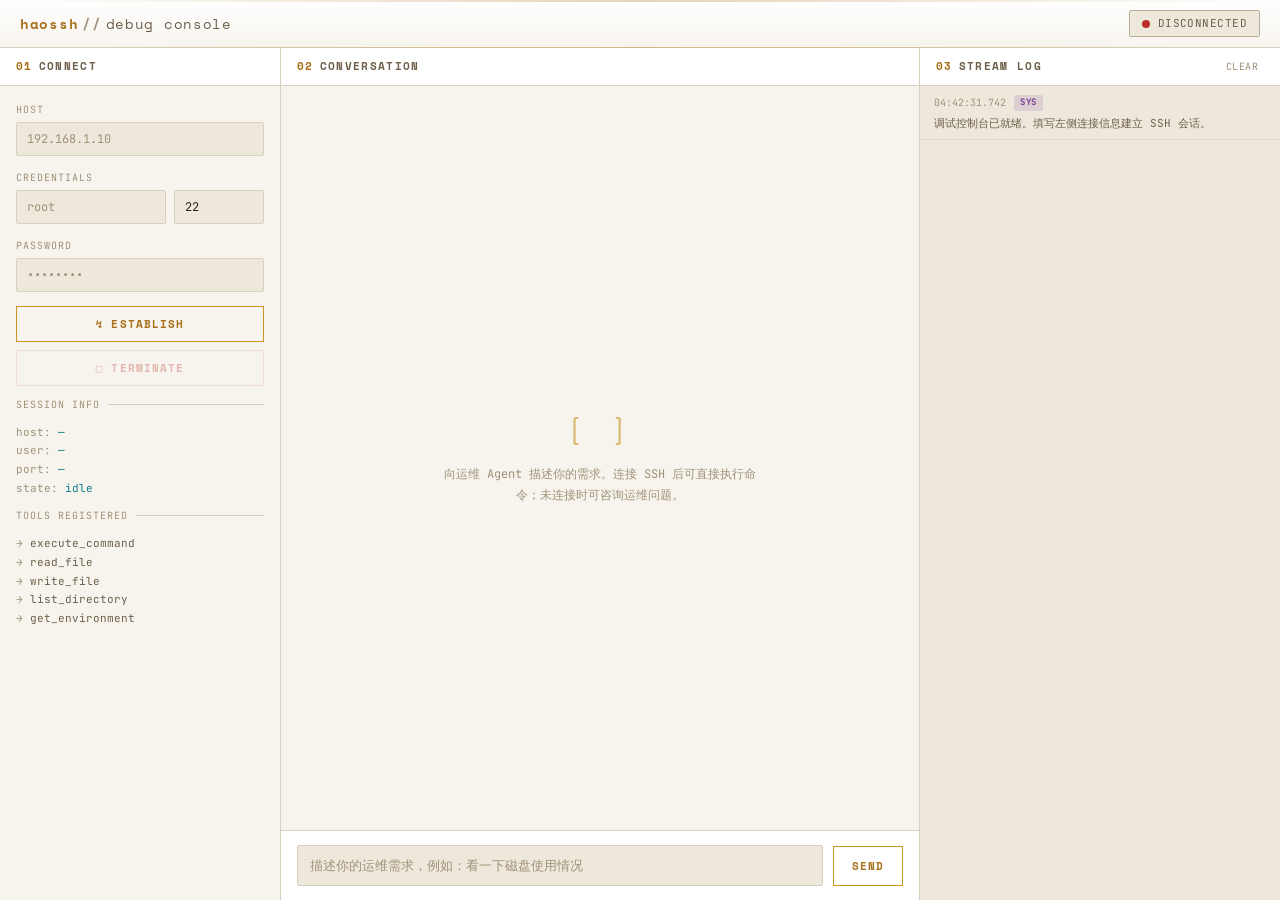
==== commit 03e296e2: "feat: stop按钮+SSH半开连接修复+部署验证通过 前端: - stop按钮: streaming时send变stop(红色)，点击AbortController取消fetch - catch" ====
--- a/src/resources/static/index.html
+++ b/src/resources/static/index.html
@@ -829,6 +829,8 @@
 $('connectBtn').onclick = connect;
 $('disconnectBtn').onclick = disconnect;
 
+let abortController = null;
+
 // ── 对话 ─────────────────────────────────────
 function appendMessage(role, text) {
   $('emptyState')?.remove();
@@ -869,7 +871,9 @@
   input.value = '';
   input.style.height = 'auto';
   state.streaming = true;
-  $('sendBtn').disabled = true;
+  $('sendBtn').textContent = 'stop';
+  $('sendBtn').classList.add('danger');
+  abortController = new AbortController();
 
   const { m, bubble } = createAiMessage();
   const msgs = $('messages');
@@ -913,6 +917,7 @@
         message: text,
         terminal_session_id: null,
       }),
+      signal: abortController.signal,
     });
 
     if (!res.ok) throw new Error(`HTTP ${res.status}`);
@@ -1005,20 +1010,36 @@
       bubble.textContent = '(空响应)';
     }
   } catch (e) {
-    if (!bubble.querySelector('.text-content, .tool-card')) {
-      bubble.textContent = '⚠ ' + (e.message || e);
+    if (e.name === 'AbortError') {
+      // 用户主动停止，不算错误
+      if (!bubble.querySelector('.text-content, .tool-card')) {
+        bubble.textContent = '（已停止）';
+      }
+    } else {
+      if (!bubble.querySelector('.text-content, .tool-card')) {
+        bubble.textContent = '⚠ ' + (e.message || e);
+      }
+      log('ERR', String(e.message || e), 'err');
+      toast('请求失败：' + (e.message || e));
     }
-    log('ERR', String(e.message || e), 'err');
-    toast('请求失败：' + (e.message || e));
   } finally {
     m.classList.remove('streaming');
     state.streaming = false;
+    $('sendBtn').textContent = 'send';
+    $('sendBtn').classList.remove('danger');
     $('sendBtn').disabled = false;
     $('chatInput').focus();
   }
 }
 
-$('sendBtn').onclick = sendMessage;
+$('sendBtn').onclick = function() {
+  if (state.streaming && abortController) {
+    abortController.abort();
+    log('SYS', '已停止生成', 'sys');
+  } else {
+    sendMessage();
+  }
+};
 $('chatInput').addEventListener('keydown', e => {
   if (e.key === 'Enter' && !e.shiftKey) {
     e.preventDefault();
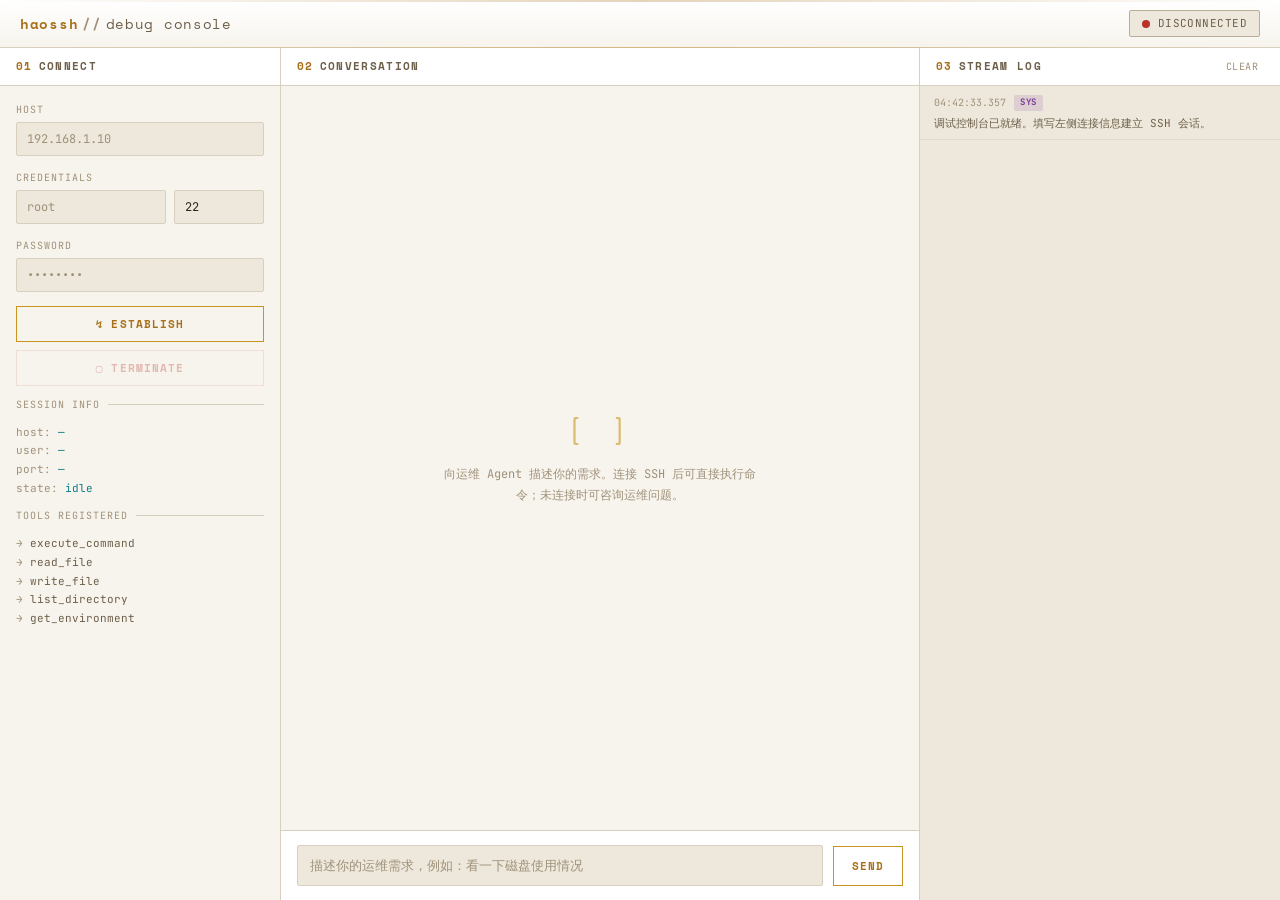
==== commit 6980efe7: "feat: MilestoneTracker+对话恢复+前端拆分+停止按钮 MilestoneTracker: - record_milestone 工具: LLM主动调用记录关键事件(error/s" ====
--- a/src/resources/static/index.html
+++ b/src/resources/static/index.html
@@ -7,516 +7,7 @@
 <link rel="preconnect" href="https://fonts.googleapis.com">
 <link rel="preconnect" href="https://fonts.gstatic.com" crossorigin>
 <link href="https://fonts.googleapis.com/css2?family=JetBrains+Mono:wght@300;400;500;700&family=Space+Mono:wght@400;700&display=swap" rel="stylesheet">
-<style>
-  :root {
-    --bg: #f7f4ed;             /* 暖米白 - 旧纸感 */
-    --bg-elevated: #ffffff;     /* 纯白卡片 */
-    --bg-inset: #ede8db;        /* 略深凹陷 */
-    --border: #d8d0bf;          /* 暖灰边框 */
-    --border-bright: #b8ad96;
-    --fg: #2b2316;              /* 深棕黑文字 */
-    --fg-dim: #6d5f4a;          /* 中棕 */
-    --fg-mute: #a0917a;         /* 浅棕 */
-    --accent: #a8701a;          /* 深琥珀 - 亮背景上更醒目 */
-    --accent-dim: #c9941f;
-    --accent-glow: rgba(168, 112, 26, 0.2);
-    --cyan: #0d7c8a;            /* 深青 - AI */
-    --cyan-glow: rgba(13, 124, 138, 0.15);
-    --green: #2d7a3e;           /* 深绿 - 已连接 */
-    --red: #b8312b;             /* 深红 - 错误 */
-    --magenta: #7d3c98;         /* 深紫 - 工具/调试 */
-    --mono: 'JetBrains Mono', ui-monospace, monospace;
-    --display: 'Space Mono', var(--mono);
-  }
-
-  * { margin: 0; padding: 0; box-sizing: border-box; }
-
-  html, body { height: 100%; overflow: hidden; }
-
-  body {
-    font-family: var(--mono);
-    font-size: 13px;
-    color: var(--fg);
-    background: var(--bg);
-    background-image:
-      linear-gradient(rgba(168, 112, 26, 0.05) 1px, transparent 1px),
-      linear-gradient(90deg, rgba(168, 112, 26, 0.05) 1px, transparent 1px);
-    background-size: 32px 32px;
-    background-position: -1px -1px;
-    line-height: 1.5;
-    -webkit-font-smoothing: antialiased;
-  }
-
-  /* 顶部扫描线 */
-  .scanline {
-    position: fixed; top: 0; left: 0; right: 0; height: 2px; z-index: 100;
-    background: linear-gradient(90deg, transparent, var(--accent), transparent);
-    animation: scan 8s linear infinite;
-    opacity: 0.3;
-    pointer-events: none;
-  }
-  @keyframes scan {
-    0% { transform: translateX(-100%); }
-    100% { transform: translateX(100%); }
-  }
-
-  /* 顶栏 */
-  .topbar {
-    height: 48px;
-    display: flex; align-items: center; gap: 16px;
-    padding: 0 20px;
-    border-bottom: 1px solid var(--border);
-    background: linear-gradient(180deg, var(--bg-elevated), var(--bg));
-    position: relative;
-  }
-  .topbar::after {
-    content: ''; position: absolute; bottom: -1px; left: 0; right: 0; height: 1px;
-    background: linear-gradient(90deg, transparent, var(--accent-dim), transparent);
-    opacity: 0.4;
-  }
-  .brand {
-    font-family: var(--display);
-    font-weight: 700;
-    font-size: 14px;
-    letter-spacing: 0.05em;
-    color: var(--accent);
-    text-shadow: none;
-  }
-  .brand .slash { color: var(--fg-mute); margin: 0 4px; }
-  .brand .sub { color: var(--fg-dim); font-weight: 400; }
-
-  .status-pill {
-    margin-left: auto;
-    display: flex; align-items: center; gap: 8px;
-    padding: 4px 12px;
-    border: 1px solid var(--border-bright);
-    border-radius: 2px;
-    background: var(--bg-inset);
-    font-size: 11px;
-    letter-spacing: 0.04em;
-    text-transform: uppercase;
-  }
-  .status-dot {
-    width: 8px; height: 8px; border-radius: 50%;
-    background: var(--red);
-    box-shadow: 0 0 0 0 currentColor;
-  }
-  .status-dot.connected { background: var(--green); animation: pulse-green 2s ease-in-out infinite; }
-  .status-dot.connecting { background: var(--accent); animation: pulse-amber 1s ease-in-out infinite; }
-  @keyframes pulse-green {
-    0%, 100% { box-shadow: 0 0 0 0 rgba(45, 122, 62, 0.6); }
-    50% { box-shadow: 0 0 0 6px rgba(45, 122, 62, 0); }
-  }
-  @keyframes pulse-amber {
-    0%, 100% { box-shadow: 0 0 0 0 rgba(168, 112, 26, 0.6); }
-    50% { box-shadow: 0 0 0 6px rgba(168, 112, 26, 0); }
-  }
-  .status-text { color: var(--fg-dim); }
-  .status-text.connected { color: var(--green); }
-  .status-text.connecting { color: var(--accent); }
-
-  .conn-id {
-    font-size: 11px; color: var(--fg-mute);
-    padding: 4px 10px; border: 1px dashed var(--border-bright);
-    border-radius: 2px;
-  }
-  .conn-id .label { color: var(--fg-mute); }
-  .conn-id .val { color: var(--cyan); margin-left: 6px; }
-
-  /* 三栏布局 */
-  .app {
-    display: grid;
-    grid-template-columns: 280px 1fr 360px;
-    height: calc(100vh - 48px);
-    gap: 1px;
-    background: var(--border);
-  }
-
-  .panel {
-    background: var(--bg);
-    display: flex; flex-direction: column;
-    overflow: hidden;
-  }
-
-  .panel-header {
-    padding: 10px 16px;
-    border-bottom: 1px solid var(--border);
-    display: flex; align-items: center; gap: 8px;
-    background: var(--bg-elevated);
-  }
-  .panel-title {
-    font-family: var(--display);
-    font-size: 11px; font-weight: 700;
-    letter-spacing: 0.12em;
-    text-transform: uppercase;
-    color: var(--fg-dim);
-  }
-  .panel-title .num {
-    color: var(--accent); margin-right: 6px;
-  }
-  .panel-body {
-    flex: 1; overflow-y: auto;
-    padding: 16px;
-  }
-  .panel-body::-webkit-scrollbar { width: 6px; }
-  .panel-body::-webkit-scrollbar-track { background: transparent; }
-  .panel-body::-webkit-scrollbar-thumb { background: var(--border-bright); border-radius: 3px; }
-  .panel-body::-webkit-scrollbar-thumb:hover { background: var(--accent-dim); }
-
-  /* 左栏 - 连接管理 */
-  .form-group { margin-bottom: 14px; }
-  .form-label {
-    display: block; font-size: 10px; letter-spacing: 0.1em;
-    text-transform: uppercase; color: var(--fg-mute);
-    margin-bottom: 5px;
-  }
-  .form-input {
-    width: 100%; padding: 8px 10px;
-    background: var(--bg-inset);
-    border: 1px solid var(--border);
-    border-radius: 2px;
-    color: var(--fg);
-    font-family: var(--mono); font-size: 12px;
-    transition: all 0.15s;
-  }
-  .form-input:focus {
-    outline: none;
-    border-color: var(--accent-dim);
-    box-shadow: 0 0 0 2px rgba(168, 112, 26, 0.1);
-  }
-  .form-input::placeholder { color: var(--fg-mute); }
-  .form-row { display: grid; grid-template-columns: 1fr 90px; gap: 8px; }
-
-  .btn {
-    width: 100%; padding: 9px 12px;
-    background: transparent;
-    border: 1px solid var(--accent-dim);
-    color: var(--accent);
-    font-family: var(--display); font-size: 11px; font-weight: 700;
-    letter-spacing: 0.1em; text-transform: uppercase;
-    cursor: pointer;
-    transition: all 0.15s;
-    position: relative;
-    overflow: hidden;
-  }
-  .btn::before {
-    content: ''; position: absolute; inset: 0;
-    background: var(--accent); opacity: 0;
-    transition: opacity 0.15s;
-  }
-  .btn:hover:not(:disabled) {
-    color: var(--bg);
-    box-shadow: 0 0 16px var(--accent-glow);
-  }
-  .btn:hover:not(:disabled)::before { opacity: 1; }
-  .btn span { position: relative; z-index: 1; }
-  .btn:disabled { opacity: 0.3; cursor: not-allowed; border-color: var(--border-bright); color: var(--fg-mute); }
-
-  .btn.danger { border-color: rgba(184, 49, 43, 0.4); color: var(--red); }
-  .btn.danger:hover:not(:disabled) { background: var(--red); color: var(--bg); box-shadow: 0 0 16px rgba(184, 49, 43,0.3); }
-  .btn.danger:hover:not(:disabled)::before { background: var(--red); }
-
-  .divider {
-    height: 1px; background: var(--border);
-    margin: 18px 0;
-    position: relative;
-  }
-  .divider::before {
-    content: attr(data-label);
-    position: absolute; left: 0; top: -7px;
-    background: var(--bg); padding-right: 8px;
-    font-size: 10px; letter-spacing: 0.1em;
-    text-transform: uppercase; color: var(--fg-mute);
-  }
-
-  .info-block {
-    font-size: 11px; color: var(--fg-dim);
-    line-height: 1.7;
-  }
-  .info-block .k { color: var(--fg-mute); }
-  .info-block .v { color: var(--cyan); }
-
-  /* 中栏 - 对话 */
-  .chat-panel { background: var(--bg); }
-  .messages {
-    flex: 1; overflow-y: auto;
-    padding: 20px;
-    display: flex; flex-direction: column; gap: 16px;
-  }
-  .messages::-webkit-scrollbar { width: 6px; }
-  .messages::-webkit-scrollbar-track { background: transparent; }
-  .messages::-webkit-scrollbar-thumb { background: var(--border-bright); border-radius: 3px; }
-
-  .message {
-    max-width: 88%;
-    animation: msg-in 0.3s cubic-bezier(0.2, 0.8, 0.2, 1);
-  }
-  @keyframes msg-in {
-    from { opacity: 0; transform: translateY(8px); }
-    to { opacity: 1; transform: translateY(0); }
-  }
-  .message-meta {
-    font-size: 10px; letter-spacing: 0.1em;
-    text-transform: uppercase;
-    margin-bottom: 5px;
-    display: flex; gap: 8px; align-items: center;
-  }
-  .message.user .message-meta { color: var(--accent); justify-content: flex-end; }
-  .message.ai .message-meta { color: var(--cyan); }
-  .message-meta .role { font-family: var(--display); font-weight: 700; }
-  .message-meta .time { color: var(--fg-mute); }
-
-  .message-bubble {
-    padding: 12px 14px;
-    border: 1px solid;
-    border-radius: 2px;
-    font-size: 13px;
-    line-height: 1.6;
-    white-space: pre-wrap;
-    word-break: break-word;
-  }
-  .message.user .message-bubble {
-    border-color: rgba(168, 112, 26, 0.3);
-    background: rgba(168, 112, 26, 0.04);
-    margin-left: auto;
-  }
-  .message.ai .message-bubble {
-    border-color: rgba(13, 124, 138, 0.3);
-    background: rgba(13, 124, 138, 0.04);
-  }
-  .message.ai.streaming .message-bubble::after {
-    content: '▋'; color: var(--cyan);
-    animation: blink 0.8s steps(2) infinite;
-    margin-left: 2px;
-  }
-  @keyframes blink { 50% { opacity: 0; } }
-
-  .empty-state {
-    flex: 1; display: flex; flex-direction: column;
-    align-items: center; justify-content: center;
-    color: var(--fg-mute); gap: 12px;
-    text-align: center; padding: 40px;
-  }
-  .empty-state .glyph {
-    font-family: var(--display); font-size: 28px;
-    color: var(--accent-dim); opacity: 0.6;
-    letter-spacing: 0.2em;
-  }
-  .empty-state .hint { font-size: 12px; max-width: 320px; line-height: 1.7; }
-
-  /* 输入区 */
-  .chat-input-wrap {
-    border-top: 1px solid var(--border);
-    padding: 14px 16px;
-    background: var(--bg-elevated);
-    display: flex; gap: 10px; align-items: flex-end;
-  }
-  .chat-input {
-    flex: 1;
-    background: var(--bg-inset);
-    border: 1px solid var(--border);
-    border-radius: 2px;
-    color: var(--fg);
-    font-family: var(--mono); font-size: 13px;
-    padding: 10px 12px;
-    resize: none; min-height: 40px; max-height: 120px;
-    line-height: 1.5;
-    transition: all 0.15s;
-  }
-  .chat-input:focus {
-    outline: none; border-color: var(--accent-dim);
-    box-shadow: 0 0 0 2px rgba(168, 112, 26, 0.1);
-  }
-  .chat-input::placeholder { color: var(--fg-mute); }
-  .chat-input:disabled { opacity: 0.4; cursor: not-allowed; }
-  .send-btn {
-    padding: 0 18px; height: 40px;
-    border: 1px solid var(--accent-dim);
-    background: transparent; color: var(--accent);
-    font-family: var(--display); font-size: 11px; font-weight: 700;
-    letter-spacing: 0.1em; text-transform: uppercase;
-    cursor: pointer; transition: all 0.15s;
-    white-space: nowrap;
-  }
-  .send-btn:hover:not(:disabled) { background: var(--accent); color: var(--bg); box-shadow: 0 0 16px var(--accent-glow); }
-  .send-btn:disabled { opacity: 0.3; cursor: not-allowed; border-color: var(--border-bright); color: var(--fg-mute); }
-
-  .input-hint {
-    font-size: 10px; color: var(--fg-mute);
-    margin-top: 6px; letter-spacing: 0.05em;
-  }
-
-  /* 右栏 - 流日志 */
-  .log-panel { background: var(--bg-inset); }
-  .log-body { padding: 0; font-size: 11px; }
-
-  .log-entry {
-    padding: 8px 14px;
-    border-bottom: 1px solid rgba(216, 208, 191, 0.5);
-    animation: log-in 0.2s ease;
-    word-break: break-all;
-  }
-  @keyframes log-in {
-    from { opacity: 0; transform: translateX(-4px); }
-    to { opacity: 1; transform: translateX(0); }
-  }
-  .log-entry .log-time {
-    color: var(--fg-mute); font-size: 10px;
-    margin-right: 8px;
-  }
-  .log-entry .log-tag {
-    display: inline-block; padding: 1px 6px;
-    font-size: 9px; font-weight: 700; letter-spacing: 0.08em;
-    text-transform: uppercase; border-radius: 2px;
-    margin-right: 8px; vertical-align: middle;
-  }
-  .log-entry.req .log-tag { background: rgba(168, 112, 26, 0.15); color: var(--accent); }
-  .log-entry.res .log-tag { background: rgba(45, 122, 62, 0.15); color: var(--green); }
-  .log-stream .log-tag { background: rgba(13, 124, 138, 0.15); color: var(--cyan); }
-  .log-entry.err .log-tag { background: rgba(184, 49, 43, 0.15); color: var(--red); }
-  .log-entry.sys .log-tag { background: rgba(125, 60, 152, 0.15); color: var(--magenta); }
-  .log-entry .log-content {
-    color: var(--fg-dim); margin-top: 4px;
-    white-space: pre-wrap; font-size: 11px;
-  }
-  .log-entry .log-content .data-prefix { color: var(--fg-mute); }
-  .log-entry .log-content .data-text { color: var(--cyan); }
-  .log-entry .log-content .data-done { color: var(--accent); font-weight: 700; }
-
-  .log-empty {
-    padding: 30px 16px; text-align: center;
-    color: var(--fg-mute); font-size: 11px;
-    letter-spacing: 0.05em;
-  }
-
-  .clear-log {
-    margin-left: auto;
-    background: none; border: none;
-    color: var(--fg-mute); cursor: pointer;
-    font-family: var(--mono); font-size: 10px;
-    letter-spacing: 0.05em; text-transform: uppercase;
-    padding: 2px 6px;
-    transition: color 0.15s;
-  }
-  .clear-log:hover { color: var(--accent); }
-
-  /* 错误提示 */
-  .toast {
-    position: fixed; bottom: 24px; left: 50%;
-    transform: translateX(-50%) translateY(20px);
-    padding: 10px 18px;
-    background: var(--bg-elevated);
-    border: 1px solid var(--red);
-    border-radius: 2px;
-    color: var(--red); font-size: 12px;
-    box-shadow: 0 8px 24px rgba(0,0,0,0.12), 0 0 16px rgba(184, 49, 43,0.15);
-    opacity: 0; pointer-events: none;
-    transition: all 0.3s;
-    z-index: 200;
-  }
-  .toast.show { opacity: 1; transform: translateX(-50%) translateY(0); }
-
-  /* 加载点 */
-  .thinking {
-    display: inline-flex; gap: 4px; align-items: center;
-  }
-  .thinking span {
-    width: 4px; height: 4px; border-radius: 50%;
-    background: var(--cyan);
-    animation: think 1.2s ease-in-out infinite;
-  }
-  .thinking span:nth-child(2) { animation-delay: 0.2s; }
-  .thinking span:nth-child(3) { animation-delay: 0.4s; }
-  @keyframes think {
-    0%, 80%, 100% { opacity: 0.3; transform: scale(0.8); }
-    40% { opacity: 1; transform: scale(1.2); }
-  }
-
-  /* 折叠组件（details/summary）全局样式 - 默认折叠，点击展开 */
-  summary { list-style: none; cursor: pointer; user-select: none; }
-  summary::-webkit-details-marker { display: none; }
-  summary:hover { filter: brightness(1.15); }
-
-  /* 思考过程块 */
-  .thinking-block {
-    margin-bottom: 10px;
-    padding: 8px 10px;
-    border-left: 2px solid var(--magenta);
-    background: rgba(125, 60, 152, 0.05);
-    border-radius: 0 2px 2px 0;
-    font-size: 11px;
-  }
-  .thinking-label {
-    font-family: var(--display);
-    font-size: 9px; letter-spacing: 0.12em;
-    text-transform: uppercase;
-    color: var(--magenta);
-    margin-bottom: 4px;
-  }
-  .thinking-content {
-    color: var(--fg-dim);
-    font-style: italic;
-    white-space: pre-wrap;
-    line-height: 1.5;
-  }
-
-  /* 工具调用卡片 */
-  .tool-card {
-    margin: 10px 0;
-    border: 1px dashed var(--accent-dim);
-    border-radius: 2px;
-    overflow: hidden;
-    animation: msg-in 0.3s cubic-bezier(0.2, 0.8, 0.2, 1);
-  }
-  .tool-card-header {
-    padding: 6px 10px;
-    background: rgba(168, 112, 26, 0.08);
-    display: flex; align-items: center; gap: 8px;
-    font-family: var(--display);
-    font-size: 10px; letter-spacing: 0.05em;
-  }
-  .tool-card-header .tool-icon { color: var(--accent); font-size: 9px; }
-  .tool-card-header .tool-name { color: var(--accent); font-weight: 700; }
-  .tool-card-header .tool-status {
-    margin-left: auto; font-size: 9px;
-    letter-spacing: 0.08em; text-transform: uppercase;
-  }
-  .tool-card-header .tool-status.running { color: var(--accent); }
-  .tool-card-header .tool-status.running::after {
-    content: ''; display: inline-block; width: 5px; height: 5px;
-    border-radius: 50%; background: var(--accent); margin-left: 5px;
-    animation: pulse-amber 1s ease-in-out infinite;
-  }
-  .tool-card-header .tool-status.done { color: var(--green); }
-  .tool-card-header .tool-status.failed { color: var(--red); }
-  .tool-card-body {
-    padding: 8px 10px;
-    background: var(--bg-inset);
-  }
-  .tool-card-section { margin-bottom: 8px; }
-  .tool-card-section:last-child { margin-bottom: 0; }
-  .tool-card-label {
-    font-size: 9px; letter-spacing: 0.1em;
-    text-transform: uppercase; color: var(--fg-mute);
-    margin-bottom: 3px;
-  }
-  .tool-card-value {
-    font-family: var(--mono); font-size: 11px;
-    color: var(--fg); white-space: pre-wrap;
-    word-break: break-all; line-height: 1.5;
-  }
-  .tool-card-value.args { color: var(--cyan); }
-  .tool-card-value.result { color: var(--green); }
-  .tool-card-value.result.failed { color: var(--red); }
-
-  /* 文本内容块（支持工具调用前后多段文本） */
-  .text-content {
-    white-space: pre-wrap;
-    word-break: break-word;
-    line-height: 1.6;
-  }
-  .text-content + .text-content { margin-top: 8px; }
-</style>
+<link rel="stylesheet" href="style.css">
 </head>
 <body>
 <div class="scanline"></div>
@@ -613,449 +104,6 @@
 
 <div class="toast" id="toast"></div>
 
-<script>
-const API = location.origin + '/api/v1';
-const state = {
-  connectionId: null,
-  conversationId: null,
-  savedConnectionId: null,
-  connected: false,
-  streaming: false,
-};
-
-const $ = id => document.getElementById(id);
-const el = (tag, cls) => { const e = document.createElement(tag); if (cls) e.className = cls; return e; };
-
-function now() {
-  const d = new Date();
-  return d.toTimeString().slice(0, 8) + '.' + String(d.getMilliseconds()).padStart(3, '0');
-}
-
-function toast(msg) {
-  const t = $('toast');
-  t.textContent = msg;
-  t.classList.add('show');
-  setTimeout(() => t.classList.remove('show'), 2600);
-}
-
-function setStatus(s) {
-  const dot = $('statusDot'), text = $('statusText');
-  dot.className = 'status-dot';
-  text.className = 'status-text';
-  if (s === 'connected') { dot.classList.add('connected'); text.classList.add('connected'); text.textContent = 'connected'; }
-  else if (s === 'connecting') { dot.classList.add('connecting'); text.classList.add('connecting'); text.textContent = 'connecting...'; }
-  else { text.textContent = 'disconnected'; }
-  $('info-state').textContent = s;
-}
-
-function log(tag, content, type = '') {
-  const body = $('logBody');
-  const empty = body.querySelector('.log-empty');
-  if (empty) empty.remove();
-
-  const entry = el('div', 'log-entry ' + (type || tag.toLowerCase()));
-  const time = el('span', 'log-time'); time.textContent = now();
-  const ttag = el('span', 'log-tag'); ttag.textContent = tag;
-  entry.appendChild(time); entry.appendChild(ttag);
-
-  if (content) {
-    const c = el('div', 'log-content');
-    if (tag === 'STREAM') {
-      c.innerHTML = '<span class="data-prefix">data: </span><span class="data-text"></span>';
-      c.querySelector('.data-text').textContent = content;
-    } else if (content === '[DONE]') {
-      c.innerHTML = '<span class="data-prefix">data: </span><span class="data-done">[DONE]</span>';
-    } else {
-      c.textContent = content;
-    }
-    entry.appendChild(c);
-  }
-  body.appendChild(entry);
-  body.scrollTop = body.scrollHeight;
-}
-
-$('clearLog').onclick = () => {
-  $('logBody').innerHTML = '<div class="log-empty">等待事件流...</div>';
-};
-
-// ── 历史连接 ─────────────────────────────────
-let _savedConnections = [];
-
-async function loadConnections() {
-  try {
-    const res = await fetch(`${API}/ssh/connection_list?userId=default`);
-    const data = await res.json();
-    if (data.code === '0000' && data.data && data.data.length > 0) {
-      _savedConnections = data.data;
-      const sel = $('savedConnections');
-      data.data.forEach(c => {
-        const opt = document.createElement('option');
-        opt.value = c.connectionId;
-        opt.textContent = `${c.connectionName} (${c.host})`;
-        sel.appendChild(opt);
-      });
-      $('savedConnectionsGroup').style.display = '';
-    }
-  } catch (e) { /* 静默失败，不影响手动填写 */ }
-}
-
-$('savedConnections').onchange = function() {
-  const cid = this.value;
-  state.savedConnectionId = cid || null;
-  if (cid) {
-    const conn = _savedConnections.find(c => c.connectionId === cid);
-    if (conn) {
-      $('host').value = conn.host;
-      $('port').value = conn.port;
-      $('username').value = conn.username;
-      $('password').value = '';
-      $('password').placeholder = '已保存，无需重填';
-    }
-  }
-};
-
-// ── 连接管理 ─────────────────────────────────
-async function connect() {
-  // 选了历史连接且密码为空 → 用 connectionId 连接（后端从 DB 读密码）
-  if (state.savedConnectionId && !$('password').value) {
-    const conn = _savedConnections.find(c => c.connectionId === state.savedConnectionId);
-    const host = conn ? conn.host : '';
-    const username = conn ? conn.username : '';
-    const port = conn ? conn.port : 22;
-    setStatus('connecting');
-    $('connectBtn').disabled = true;
-    log('REQ', `POST /ssh/connect?connectionId=${state.savedConnectionId}`, 'req');
-    try {
-      const res = await fetch(`${API}/ssh/connect?connectionId=${state.savedConnectionId}`, { method: 'POST' });
-      const data = await res.json();
-      if (data.code === '0000' && data.data && data.data.connectionId) {
-        state.connectionId = data.data.connectionId;
-        state.connected = true;
-        setStatus('connected');
-        $('connIdDisplay').style.display = '';
-        $('connIdVal').textContent = state.connectionId.slice(0, 12) + '...';
-        $('info-host').textContent = host;
-        $('info-user').textContent = username;
-        $('info-port').textContent = port;
-        $('connectBtn').disabled = false;
-        $('disconnectBtn').disabled = false;
-        $('chatInput').focus();
-        log('RES', `connectionId=${state.connectionId}`, 'res');
-        log('SYS', 'SSH 连接已建立（从历史记录）', 'sys');
-      } else {
-        throw new Error(data.info || '连接失败');
-      }
-    } catch (e) {
-      setStatus('disconnected');
-      $('connectBtn').disabled = false;
-      log('ERR', String(e.message || e), 'err');
-      toast('连接失败：' + (e.message || e));
-    }
-    return;
-  }
-
-  const host = $('host').value.trim();
-  const port = parseInt($('port').value) || 22;
-  const username = $('username').value.trim();
-  const password = $('password').value;
-
-  if (!host || !username || !password) {
-    toast('请填写 host / username / password');
-    return;
-  }
-
-  setStatus('connecting');
-  $('connectBtn').disabled = true;
-  log('REQ', `POST /ssh/connect  host=${host}:${port} user=${username}`, 'req');
-
-  try {
-    const res = await fetch(`${API}/ssh/connect`, {
-      method: 'POST',
-      headers: { 'Content-Type': 'application/json' },
-      body: JSON.stringify({ host, port, username, password }),
-    });
-    const data = await res.json();
-    if (data.code === '0000' && data.data && data.data.connectionId) {
-      state.connectionId = data.data.connectionId;
-      state.connected = true;
-      setStatus('connected');
-      $('connIdDisplay').style.display = '';
-      $('connIdVal').textContent = state.connectionId.slice(0, 12) + '...';
-      $('info-host').textContent = host;
-      $('info-user').textContent = username;
-      $('info-port').textContent = port;
-      $('connectBtn').disabled = false;
-      $('disconnectBtn').disabled = false;
-      $('chatInput').disabled = false;
-      $('sendBtn').disabled = false;
-      $('chatInput').focus();
-      log('RES', `connectionId=${state.connectionId}`, 'res');
-      log('SYS', 'SSH 连接已建立，工具已对 Agent 可见', 'sys');
-    } else {
-      throw new Error(data.info || '连接失败');
-    }
-  } catch (e) {
-    setStatus('disconnected');
-    $('connectBtn').disabled = false;
-    log('ERR', String(e.message || e), 'err');
-    toast('连接失败：' + (e.message || e));
-  }
-}
-
-async function disconnect() {
-  if (!state.connectionId) return;
-  log('REQ', `POST /ssh/disconnect?connectionId=${state.connectionId}`, 'req');
-  try {
-    await fetch(`${API}/ssh/disconnect?connectionId=${state.connectionId}`, { method: 'POST' });
-    log('RES', 'disconnected', 'res');
-  } catch (e) {
-    log('ERR', String(e), 'err');
-  }
-  resetConn();
-}
-
-function resetConn() {
-  state.connectionId = null;
-  state.connected = false;
-  setStatus('disconnected');
-  $('connIdDisplay').style.display = 'none';
-  $('connectBtn').disabled = false;
-  $('disconnectBtn').disabled = true;
-  $('info-host').textContent = '—';
-  $('info-user').textContent = '—';
-  $('info-port').textContent = '—';
-}
-
-$('connectBtn').onclick = connect;
-$('disconnectBtn').onclick = disconnect;
-
-let abortController = null;
-
-// ── 对话 ─────────────────────────────────────
-function appendMessage(role, text) {
-  $('emptyState')?.remove();
-  const msgs = $('messages');
-  const m = el('div', 'message ' + role);
-  const meta = el('div', 'message-meta');
-  const roleSpan = el('span', 'role'); roleSpan.textContent = role === 'user' ? 'YOU' : 'AGENT';
-  const timeSpan = el('span', 'time'); timeSpan.textContent = now();
-  meta.appendChild(roleSpan); meta.appendChild(timeSpan);
-  const bubble = el('div', 'message-bubble'); bubble.textContent = text;
-  m.appendChild(meta); m.appendChild(bubble);
-  msgs.appendChild(m);
-  msgs.scrollTop = msgs.scrollHeight;
-  return bubble;
-}
-
-// 创建 AI 消息（空 bubble，后续按事件增量填充）
-function createAiMessage() {
-  $('emptyState')?.remove();
-  const msgs = $('messages');
-  const m = el('div', 'message ai streaming');
-  const meta = el('div', 'message-meta');
-  const roleSpan = el('span', 'role'); roleSpan.textContent = 'AGENT';
-  const timeSpan = el('span', 'time'); timeSpan.textContent = now();
-  meta.appendChild(roleSpan); meta.appendChild(timeSpan);
-  const bubble = el('div', 'message-bubble');
-  m.appendChild(meta); m.appendChild(bubble);
-  msgs.appendChild(m);
-  return { m, bubble };
-}
-
-async function sendMessage() {
-  const input = $('chatInput');
-  const text = input.value.trim();
-  if (!text || state.streaming) return;
-
-  appendMessage('user', text);
-  input.value = '';
-  input.style.height = 'auto';
-  state.streaming = true;
-  $('sendBtn').textContent = 'stop';
-  $('sendBtn').classList.add('danger');
-  abortController = new AbortController();
-
-  const { m, bubble } = createAiMessage();
-  const msgs = $('messages');
-
-  // 渲染状态：维护当前文本/思考块指针，遇到工具调用则另起新块
-  let currentText = null;
-  let currentThink = null;
-  const toolCards = {};  // call_id -> card element
-
-  const endText = () => { currentText = null; };
-  const endThink = () => { currentThink = null; };
-
-  const ensureText = () => {
-    if (!currentText) {
-      currentText = el('div', 'text-content');
-      bubble.appendChild(currentText);
-    }
-    return currentText;
-  };
-  const ensureThink = () => {
-    if (!currentThink) {
-      currentThink = el('details', 'thinking-block');
-      const lbl = el('summary', 'thinking-label'); lbl.textContent = 'thinking';
-      const c = el('div', 'thinking-content');
-      currentThink.appendChild(lbl); currentThink.appendChild(c);
-      currentThink._c = c;
-      bubble.appendChild(currentThink);
-    }
-    return currentThink;
-  };
-
-  log('REQ', `POST /chat_stream  message="${text.slice(0, 80)}${text.length > 80 ? '...' : ''}"`, 'req');
-
-  try {
-    const res = await fetch(`${API}/chat_stream`, {
-      method: 'POST',
-      headers: { 'Content-Type': 'application/json' },
-      body: JSON.stringify({
-        session_id: state.connectionId || '',
-        conversation_id: state.conversationId,
-        message: text,
-        terminal_session_id: null,
-      }),
-      signal: abortController.signal,
-    });
-
-    if (!res.ok) throw new Error(`HTTP ${res.status}`);
-
-    const reader = res.body.getReader();
-    const decoder = new TextDecoder();
-    let buffer = '';
-
-    while (true) {
-      const { done, value } = await reader.read();
-      if (done) break;
-      buffer += decoder.decode(value, { stream: true });
-      const lines = buffer.split('\n');
-      buffer = lines.pop();
-
-      for (const line of lines) {
-        const trimmed = line.trim();
-        if (!trimmed.startsWith('data: ')) continue;
-        const raw = trimmed.slice(6);
-        let evt;
-        try { evt = JSON.parse(raw); } catch { continue; }
-
-        // 非 text/thinking 事件结束当前文本/思考块（保证工具卡片独立成块）
-        if (evt.type !== 'text') endText();
-        if (evt.type !== 'thinking') endThink();
-
-        if (evt.type === 'text') {
-          ensureText().textContent += evt.delta;
-          log('STREAM', `text: ${evt.delta}`);
-        } else if (evt.type === 'thinking') {
-          ensureThink()._c.textContent += evt.delta;
-          log('STREAM', `think: ${evt.delta.slice(0, 40)}`);
-        } else if (evt.type === 'tool_call') {
-          // 工具调用卡片
-          const card = el('details', 'tool-card');
-          const hdr = el('summary', 'tool-card-header');
-          hdr.innerHTML = `<span class="tool-icon">▶</span><span class="tool-name">${evt.tool}</span><span class="tool-status running">running</span>`;
-          const body = el('div', 'tool-card-body');
-          const sec = el('div', 'tool-card-section');
-          sec.innerHTML = '<div class="tool-card-label">args</div>';
-          const v = el('div', 'tool-card-value args');
-          v.textContent = typeof evt.args === 'string' ? evt.args : JSON.stringify(evt.args, null, 2);
-          sec.appendChild(v); body.appendChild(sec);
-          card.appendChild(hdr); card.appendChild(body);
-          bubble.appendChild(card);
-          toolCards[evt.call_id] = card;
-          log('TOOL', `${evt.tool}(${JSON.stringify(evt.args).slice(0, 80)})`, 'sys');
-        } else if (evt.type === 'tool_result') {
-          const card = toolCards[evt.call_id];
-          const ok = evt.outcome === 'success';
-          if (card) {
-            // 更新已有卡片状态 + 追加 result 区块
-            const st = card.querySelector('.tool-status');
-            st.textContent = evt.outcome || 'done';
-            st.className = 'tool-status ' + (ok ? 'done' : 'failed');
-            const body = card.querySelector('.tool-card-body');
-            const sec = el('div', 'tool-card-section');
-            sec.innerHTML = '<div class="tool-card-label">result</div>';
-            const v = el('div', 'tool-card-value result' + (ok ? '' : ' failed'));
-            v.textContent = evt.result;
-            sec.appendChild(v); body.appendChild(sec);
-          } else {
-            // 无对应 call 卡片，单独建结果卡片
-            const c2 = el('details', 'tool-card');
-            const h2 = el('summary', 'tool-card-header');
-            h2.innerHTML = `<span class="tool-icon">◀</span><span class="tool-name">${evt.tool}</span><span class="tool-status ${ok ? 'done' : 'failed'}">${evt.outcome}</span>`;
-            const b2 = el('div', 'tool-card-body');
-            const s2 = el('div', 'tool-card-section');
-            s2.innerHTML = '<div class="tool-card-label">result</div>';
-            const v2 = el('div', 'tool-card-value result' + (ok ? '' : ' failed'));
-            v2.textContent = evt.result;
-            s2.appendChild(v2); b2.appendChild(s2);
-            c2.appendChild(h2); c2.appendChild(b2);
-            bubble.appendChild(c2);
-          }
-          log('TOOL', `${evt.tool} → ${(evt.result || '').slice(0, 100)}`, ok ? 'res' : 'err');
-        } else if (evt.type === 'done') {
-          if (evt.conversation_id) state.conversationId = evt.conversation_id;
-          log('STREAM', '[DONE]', 'res');
-        } else if (evt.type === 'error') {
-          ensureText().textContent += '⚠ ' + evt.message;
-          log('ERR', evt.message, 'err');
-        }
-        msgs.scrollTop = msgs.scrollHeight;
-      }
-    }
-
-    // 空响应兜底
-    if (!bubble.querySelector('.text-content, .tool-card, .thinking-block')) {
-      bubble.textContent = '(空响应)';
-    }
-  } catch (e) {
-    if (e.name === 'AbortError') {
-      // 用户主动停止，不算错误
-      if (!bubble.querySelector('.text-content, .tool-card')) {
-        bubble.textContent = '（已停止）';
-      }
-    } else {
-      if (!bubble.querySelector('.text-content, .tool-card')) {
-        bubble.textContent = '⚠ ' + (e.message || e);
-      }
-      log('ERR', String(e.message || e), 'err');
-      toast('请求失败：' + (e.message || e));
-    }
-  } finally {
-    m.classList.remove('streaming');
-    state.streaming = false;
-    $('sendBtn').textContent = 'send';
-    $('sendBtn').classList.remove('danger');
-    $('sendBtn').disabled = false;
-    $('chatInput').focus();
-  }
-}
-
-$('sendBtn').onclick = function() {
-  if (state.streaming && abortController) {
-    abortController.abort();
-    log('SYS', '已停止生成', 'sys');
-  } else {
-    sendMessage();
-  }
-};
-$('chatInput').addEventListener('keydown', e => {
-  if (e.key === 'Enter' && !e.shiftKey) {
-    e.preventDefault();
-    sendMessage();
-  }
-});
-$('chatInput').addEventListener('input', function() {
-  this.style.height = 'auto';
-  this.style.height = Math.min(this.scrollHeight, 120) + 'px';
-});
-
-// 页面加载：拉取历史连接列表
-loadConnections();
-
-// 初始日志
-log('SYS', '调试控制台已就绪。填写左侧连接信息建立 SSH 会话。', 'sys');
-</script>
+<script src="app.js"></script>
 </body>
 </html>
--- a/src/resources/static/style.css
+++ b/src/resources/static/style.css
@@ -0,0 +1,508 @@
+  :root {
+    --bg: #f7f4ed;             /* 暖米白 - 旧纸感 */
+    --bg-elevated: #ffffff;     /* 纯白卡片 */
+    --bg-inset: #ede8db;        /* 略深凹陷 */
+    --border: #d8d0bf;          /* 暖灰边框 */
+    --border-bright: #b8ad96;
+    --fg: #2b2316;              /* 深棕黑文字 */
+    --fg-dim: #6d5f4a;          /* 中棕 */
+    --fg-mute: #a0917a;         /* 浅棕 */
+    --accent: #a8701a;          /* 深琥珀 - 亮背景上更醒目 */
+    --accent-dim: #c9941f;
+    --accent-glow: rgba(168, 112, 26, 0.2);
+    --cyan: #0d7c8a;            /* 深青 - AI */
+    --cyan-glow: rgba(13, 124, 138, 0.15);
+    --green: #2d7a3e;           /* 深绿 - 已连接 */
+    --red: #b8312b;             /* 深红 - 错误 */
+    --magenta: #7d3c98;         /* 深紫 - 工具/调试 */
+    --mono: 'JetBrains Mono', ui-monospace, monospace;
+    --display: 'Space Mono', var(--mono);
+  }
+
+  * { margin: 0; padding: 0; box-sizing: border-box; }
+
+  html, body { height: 100%; overflow: hidden; }
+
+  body {
+    font-family: var(--mono);
+    font-size: 13px;
+    color: var(--fg);
+    background: var(--bg);
+    background-image:
+      linear-gradient(rgba(168, 112, 26, 0.05) 1px, transparent 1px),
+      linear-gradient(90deg, rgba(168, 112, 26, 0.05) 1px, transparent 1px);
+    background-size: 32px 32px;
+    background-position: -1px -1px;
+    line-height: 1.5;
+    -webkit-font-smoothing: antialiased;
+  }
+
+  /* 顶部扫描线 */
+  .scanline {
+    position: fixed; top: 0; left: 0; right: 0; height: 2px; z-index: 100;
+    background: linear-gradient(90deg, transparent, var(--accent), transparent);
+    animation: scan 8s linear infinite;
+    opacity: 0.3;
+    pointer-events: none;
+  }
+  @keyframes scan {
+    0% { transform: translateX(-100%); }
+    100% { transform: translateX(100%); }
+  }
+
+  /* 顶栏 */
+  .topbar {
+    height: 48px;
+    display: flex; align-items: center; gap: 16px;
+    padding: 0 20px;
+    border-bottom: 1px solid var(--border);
+    background: linear-gradient(180deg, var(--bg-elevated), var(--bg));
+    position: relative;
+  }
+  .topbar::after {
+    content: ''; position: absolute; bottom: -1px; left: 0; right: 0; height: 1px;
+    background: linear-gradient(90deg, transparent, var(--accent-dim), transparent);
+    opacity: 0.4;
+  }
+  .brand {
+    font-family: var(--display);
+    font-weight: 700;
+    font-size: 14px;
+    letter-spacing: 0.05em;
+    color: var(--accent);
+    text-shadow: none;
+  }
+  .brand .slash { color: var(--fg-mute); margin: 0 4px; }
+  .brand .sub { color: var(--fg-dim); font-weight: 400; }
+
+  .status-pill {
+    margin-left: auto;
+    display: flex; align-items: center; gap: 8px;
+    padding: 4px 12px;
+    border: 1px solid var(--border-bright);
+    border-radius: 2px;
+    background: var(--bg-inset);
+    font-size: 11px;
+    letter-spacing: 0.04em;
+    text-transform: uppercase;
+  }
+  .status-dot {
+    width: 8px; height: 8px; border-radius: 50%;
+    background: var(--red);
+    box-shadow: 0 0 0 0 currentColor;
+  }
+  .status-dot.connected { background: var(--green); animation: pulse-green 2s ease-in-out infinite; }
+  .status-dot.connecting { background: var(--accent); animation: pulse-amber 1s ease-in-out infinite; }
+  @keyframes pulse-green {
+    0%, 100% { box-shadow: 0 0 0 0 rgba(45, 122, 62, 0.6); }
+    50% { box-shadow: 0 0 0 6px rgba(45, 122, 62, 0); }
+  }
+  @keyframes pulse-amber {
+    0%, 100% { box-shadow: 0 0 0 0 rgba(168, 112, 26, 0.6); }
+    50% { box-shadow: 0 0 0 6px rgba(168, 112, 26, 0); }
+  }
+  .status-text { color: var(--fg-dim); }
+  .status-text.connected { color: var(--green); }
+  .status-text.connecting { color: var(--accent); }
+
+  .conn-id {
+    font-size: 11px; color: var(--fg-mute);
+    padding: 4px 10px; border: 1px dashed var(--border-bright);
+    border-radius: 2px;
+  }
+  .conn-id .label { color: var(--fg-mute); }
+  .conn-id .val { color: var(--cyan); margin-left: 6px; }
+
+  /* 三栏布局 */
+  .app {
+    display: grid;
+    grid-template-columns: 280px 1fr 360px;
+    height: calc(100vh - 48px);
+    gap: 1px;
+    background: var(--border);
+  }
+
+  .panel {
+    background: var(--bg);
+    display: flex; flex-direction: column;
+    overflow: hidden;
+  }
+
+  .panel-header {
+    padding: 10px 16px;
+    border-bottom: 1px solid var(--border);
+    display: flex; align-items: center; gap: 8px;
+    background: var(--bg-elevated);
+  }
+  .panel-title {
+    font-family: var(--display);
+    font-size: 11px; font-weight: 700;
+    letter-spacing: 0.12em;
+    text-transform: uppercase;
+    color: var(--fg-dim);
+  }
+  .panel-title .num {
+    color: var(--accent); margin-right: 6px;
+  }
+  .panel-body {
+    flex: 1; overflow-y: auto;
+    padding: 16px;
+  }
+  .panel-body::-webkit-scrollbar { width: 6px; }
+  .panel-body::-webkit-scrollbar-track { background: transparent; }
+  .panel-body::-webkit-scrollbar-thumb { background: var(--border-bright); border-radius: 3px; }
+  .panel-body::-webkit-scrollbar-thumb:hover { background: var(--accent-dim); }
+
+  /* 左栏 - 连接管理 */
+  .form-group { margin-bottom: 14px; }
+  .form-label {
+    display: block; font-size: 10px; letter-spacing: 0.1em;
+    text-transform: uppercase; color: var(--fg-mute);
+    margin-bottom: 5px;
+  }
+  .form-input {
+    width: 100%; padding: 8px 10px;
+    background: var(--bg-inset);
+    border: 1px solid var(--border);
+    border-radius: 2px;
+    color: var(--fg);
+    font-family: var(--mono); font-size: 12px;
+    transition: all 0.15s;
+  }
+  .form-input:focus {
+    outline: none;
+    border-color: var(--accent-dim);
+    box-shadow: 0 0 0 2px rgba(168, 112, 26, 0.1);
+  }
+  .form-input::placeholder { color: var(--fg-mute); }
+  .form-row { display: grid; grid-template-columns: 1fr 90px; gap: 8px; }
+
+  .btn {
+    width: 100%; padding: 9px 12px;
+    background: transparent;
+    border: 1px solid var(--accent-dim);
+    color: var(--accent);
+    font-family: var(--display); font-size: 11px; font-weight: 700;
+    letter-spacing: 0.1em; text-transform: uppercase;
+    cursor: pointer;
+    transition: all 0.15s;
+    position: relative;
+    overflow: hidden;
+  }
+  .btn::before {
+    content: ''; position: absolute; inset: 0;
+    background: var(--accent); opacity: 0;
+    transition: opacity 0.15s;
+  }
+  .btn:hover:not(:disabled) {
+    color: var(--bg);
+    box-shadow: 0 0 16px var(--accent-glow);
+  }
+  .btn:hover:not(:disabled)::before { opacity: 1; }
+  .btn span { position: relative; z-index: 1; }
+  .btn:disabled { opacity: 0.3; cursor: not-allowed; border-color: var(--border-bright); color: var(--fg-mute); }
+
+  .btn.danger { border-color: rgba(184, 49, 43, 0.4); color: var(--red); }
+  .btn.danger:hover:not(:disabled) { background: var(--red); color: var(--bg); box-shadow: 0 0 16px rgba(184, 49, 43,0.3); }
+  .btn.danger:hover:not(:disabled)::before { background: var(--red); }
+
+  .divider {
+    height: 1px; background: var(--border);
+    margin: 18px 0;
+    position: relative;
+  }
+  .divider::before {
+    content: attr(data-label);
+    position: absolute; left: 0; top: -7px;
+    background: var(--bg); padding-right: 8px;
+    font-size: 10px; letter-spacing: 0.1em;
+    text-transform: uppercase; color: var(--fg-mute);
+  }
+
+  .info-block {
+    font-size: 11px; color: var(--fg-dim);
+    line-height: 1.7;
+  }
+  .info-block .k { color: var(--fg-mute); }
+  .info-block .v { color: var(--cyan); }
+
+  /* 中栏 - 对话 */
+  .chat-panel { background: var(--bg); }
+  .messages {
+    flex: 1; overflow-y: auto;
+    padding: 20px;
+    display: flex; flex-direction: column; gap: 16px;
+  }
+  .messages::-webkit-scrollbar { width: 6px; }
+  .messages::-webkit-scrollbar-track { background: transparent; }
+  .messages::-webkit-scrollbar-thumb { background: var(--border-bright); border-radius: 3px; }
+
+  .message {
+    max-width: 88%;
+    animation: msg-in 0.3s cubic-bezier(0.2, 0.8, 0.2, 1);
+  }
+  @keyframes msg-in {
+    from { opacity: 0; transform: translateY(8px); }
+    to { opacity: 1; transform: translateY(0); }
+  }
+  .message-meta {
+    font-size: 10px; letter-spacing: 0.1em;
+    text-transform: uppercase;
+    margin-bottom: 5px;
+    display: flex; gap: 8px; align-items: center;
+  }
+  .message.user .message-meta { color: var(--accent); justify-content: flex-end; }
+  .message.ai .message-meta { color: var(--cyan); }
+  .message-meta .role { font-family: var(--display); font-weight: 700; }
+  .message-meta .time { color: var(--fg-mute); }
+
+  .message-bubble {
+    padding: 12px 14px;
+    border: 1px solid;
+    border-radius: 2px;
+    font-size: 13px;
+    line-height: 1.6;
+    white-space: pre-wrap;
+    word-break: break-word;
+  }
+  .message.user .message-bubble {
+    border-color: rgba(168, 112, 26, 0.3);
+    background: rgba(168, 112, 26, 0.04);
+    margin-left: auto;
+  }
+  .message.ai .message-bubble {
+    border-color: rgba(13, 124, 138, 0.3);
+    background: rgba(13, 124, 138, 0.04);
+  }
+  .message.ai.streaming .message-bubble::after {
+    content: '▋'; color: var(--cyan);
+    animation: blink 0.8s steps(2) infinite;
+    margin-left: 2px;
+  }
+  @keyframes blink { 50% { opacity: 0; } }
+
+  .empty-state {
+    flex: 1; display: flex; flex-direction: column;
+    align-items: center; justify-content: center;
+    color: var(--fg-mute); gap: 12px;
+    text-align: center; padding: 40px;
+  }
+  .empty-state .glyph {
+    font-family: var(--display); font-size: 28px;
+    color: var(--accent-dim); opacity: 0.6;
+    letter-spacing: 0.2em;
+  }
+  .empty-state .hint { font-size: 12px; max-width: 320px; line-height: 1.7; }
+
+  /* 输入区 */
+  .chat-input-wrap {
+    border-top: 1px solid var(--border);
+    padding: 14px 16px;
+    background: var(--bg-elevated);
+    display: flex; gap: 10px; align-items: flex-end;
+  }
+  .chat-input {
+    flex: 1;
+    background: var(--bg-inset);
+    border: 1px solid var(--border);
+    border-radius: 2px;
+    color: var(--fg);
+    font-family: var(--mono); font-size: 13px;
+    padding: 10px 12px;
+    resize: none; min-height: 40px; max-height: 120px;
+    line-height: 1.5;
+    transition: all 0.15s;
+  }
+  .chat-input:focus {
+    outline: none; border-color: var(--accent-dim);
+    box-shadow: 0 0 0 2px rgba(168, 112, 26, 0.1);
+  }
+  .chat-input::placeholder { color: var(--fg-mute); }
+  .chat-input:disabled { opacity: 0.4; cursor: not-allowed; }
+  .send-btn {
+    padding: 0 18px; height: 40px;
+    border: 1px solid var(--accent-dim);
+    background: transparent; color: var(--accent);
+    font-family: var(--display); font-size: 11px; font-weight: 700;
+    letter-spacing: 0.1em; text-transform: uppercase;
+    cursor: pointer; transition: all 0.15s;
+    white-space: nowrap;
+  }
+  .send-btn:hover:not(:disabled) { background: var(--accent); color: var(--bg); box-shadow: 0 0 16px var(--accent-glow); }
+  .send-btn:disabled { opacity: 0.3; cursor: not-allowed; border-color: var(--border-bright); color: var(--fg-mute); }
+
+  .input-hint {
+    font-size: 10px; color: var(--fg-mute);
+    margin-top: 6px; letter-spacing: 0.05em;
+  }
+
+  /* 右栏 - 流日志 */
+  .log-panel { background: var(--bg-inset); }
+  .log-body { padding: 0; font-size: 11px; }
+
+  .log-entry {
+    padding: 8px 14px;
+    border-bottom: 1px solid rgba(216, 208, 191, 0.5);
+    animation: log-in 0.2s ease;
+    word-break: break-all;
+  }
+  @keyframes log-in {
+    from { opacity: 0; transform: translateX(-4px); }
+    to { opacity: 1; transform: translateX(0); }
+  }
+  .log-entry .log-time {
+    color: var(--fg-mute); font-size: 10px;
+    margin-right: 8px;
+  }
+  .log-entry .log-tag {
+    display: inline-block; padding: 1px 6px;
+    font-size: 9px; font-weight: 700; letter-spacing: 0.08em;
+    text-transform: uppercase; border-radius: 2px;
+    margin-right: 8px; vertical-align: middle;
+  }
+  .log-entry.req .log-tag { background: rgba(168, 112, 26, 0.15); color: var(--accent); }
+  .log-entry.res .log-tag { background: rgba(45, 122, 62, 0.15); color: var(--green); }
+  .log-stream .log-tag { background: rgba(13, 124, 138, 0.15); color: var(--cyan); }
+  .log-entry.err .log-tag { background: rgba(184, 49, 43, 0.15); color: var(--red); }
+  .log-entry.sys .log-tag { background: rgba(125, 60, 152, 0.15); color: var(--magenta); }
+  .log-entry .log-content {
+    color: var(--fg-dim); margin-top: 4px;
+    white-space: pre-wrap; font-size: 11px;
+  }
+  .log-entry .log-content .data-prefix { color: var(--fg-mute); }
+  .log-entry .log-content .data-text { color: var(--cyan); }
+  .log-entry .log-content .data-done { color: var(--accent); font-weight: 700; }
+
+  .log-empty {
+    padding: 30px 16px; text-align: center;
+    color: var(--fg-mute); font-size: 11px;
+    letter-spacing: 0.05em;
+  }
+
+  .clear-log {
+    margin-left: auto;
+    background: none; border: none;
+    color: var(--fg-mute); cursor: pointer;
+    font-family: var(--mono); font-size: 10px;
+    letter-spacing: 0.05em; text-transform: uppercase;
+    padding: 2px 6px;
+    transition: color 0.15s;
+  }
+  .clear-log:hover { color: var(--accent); }
+
+  /* 错误提示 */
+  .toast {
+    position: fixed; bottom: 24px; left: 50%;
+    transform: translateX(-50%) translateY(20px);
+    padding: 10px 18px;
+    background: var(--bg-elevated);
+    border: 1px solid var(--red);
+    border-radius: 2px;
+    color: var(--red); font-size: 12px;
+    box-shadow: 0 8px 24px rgba(0,0,0,0.12), 0 0 16px rgba(184, 49, 43,0.15);
+    opacity: 0; pointer-events: none;
+    transition: all 0.3s;
+    z-index: 200;
+  }
+  .toast.show { opacity: 1; transform: translateX(-50%) translateY(0); }
+
+  /* 加载点 */
+  .thinking {
+    display: inline-flex; gap: 4px; align-items: center;
+  }
+  .thinking span {
+    width: 4px; height: 4px; border-radius: 50%;
+    background: var(--cyan);
+    animation: think 1.2s ease-in-out infinite;
+  }
+  .thinking span:nth-child(2) { animation-delay: 0.2s; }
+  .thinking span:nth-child(3) { animation-delay: 0.4s; }
+  @keyframes think {
+    0%, 80%, 100% { opacity: 0.3; transform: scale(0.8); }
+    40% { opacity: 1; transform: scale(1.2); }
+  }
+
+  /* 折叠组件（details/summary）全局样式 - 默认折叠，点击展开 */
+  summary { list-style: none; cursor: pointer; user-select: none; }
+  summary::-webkit-details-marker { display: none; }
+  summary:hover { filter: brightness(1.15); }
+
+  /* 思考过程块 */
+  .thinking-block {
+    margin-bottom: 10px;
+    padding: 8px 10px;
+    border-left: 2px solid var(--magenta);
+    background: rgba(125, 60, 152, 0.05);
+    border-radius: 0 2px 2px 0;
+    font-size: 11px;
+  }
+  .thinking-label {
+    font-family: var(--display);
+    font-size: 9px; letter-spacing: 0.12em;
+    text-transform: uppercase;
+    color: var(--magenta);
+    margin-bottom: 4px;
+  }
+  .thinking-content {
+    color: var(--fg-dim);
+    font-style: italic;
+    white-space: pre-wrap;
+    line-height: 1.5;
+  }
+
+  /* 工具调用卡片 */
+  .tool-card {
+    margin: 10px 0;
+    border: 1px dashed var(--accent-dim);
+    border-radius: 2px;
+    overflow: hidden;
+    animation: msg-in 0.3s cubic-bezier(0.2, 0.8, 0.2, 1);
+  }
+  .tool-card-header {
+    padding: 6px 10px;
+    background: rgba(168, 112, 26, 0.08);
+    display: flex; align-items: center; gap: 8px;
+    font-family: var(--display);
+    font-size: 10px; letter-spacing: 0.05em;
+  }
+  .tool-card-header .tool-icon { color: var(--accent); font-size: 9px; }
+  .tool-card-header .tool-name { color: var(--accent); font-weight: 700; }
+  .tool-card-header .tool-status {
+    margin-left: auto; font-size: 9px;
+    letter-spacing: 0.08em; text-transform: uppercase;
+  }
+  .tool-card-header .tool-status.running { color: var(--accent); }
+  .tool-card-header .tool-status.running::after {
+    content: ''; display: inline-block; width: 5px; height: 5px;
+    border-radius: 50%; background: var(--accent); margin-left: 5px;
+    animation: pulse-amber 1s ease-in-out infinite;
+  }
+  .tool-card-header .tool-status.done { color: var(--green); }
+  .tool-card-header .tool-status.failed { color: var(--red); }
+  .tool-card-body {
+    padding: 8px 10px;
+    background: var(--bg-inset);
+  }
+  .tool-card-section { margin-bottom: 8px; }
+  .tool-card-section:last-child { margin-bottom: 0; }
+  .tool-card-label {
+    font-size: 9px; letter-spacing: 0.1em;
+    text-transform: uppercase; color: var(--fg-mute);
+    margin-bottom: 3px;
+  }
+  .tool-card-value {
+    font-family: var(--mono); font-size: 11px;
+    color: var(--fg); white-space: pre-wrap;
+    word-break: break-all; line-height: 1.5;
+  }
+  .tool-card-value.args { color: var(--cyan); }
+  .tool-card-value.result { color: var(--green); }
+  .tool-card-value.result.failed { color: var(--red); }
+
+  /* 文本内容块（支持工具调用前后多段文本） */
+  .text-content {
+    white-space: pre-wrap;
+    word-break: break-word;
+    line-height: 1.6;
+  }
+  .text-content + .text-content { margin-top: 8px; }
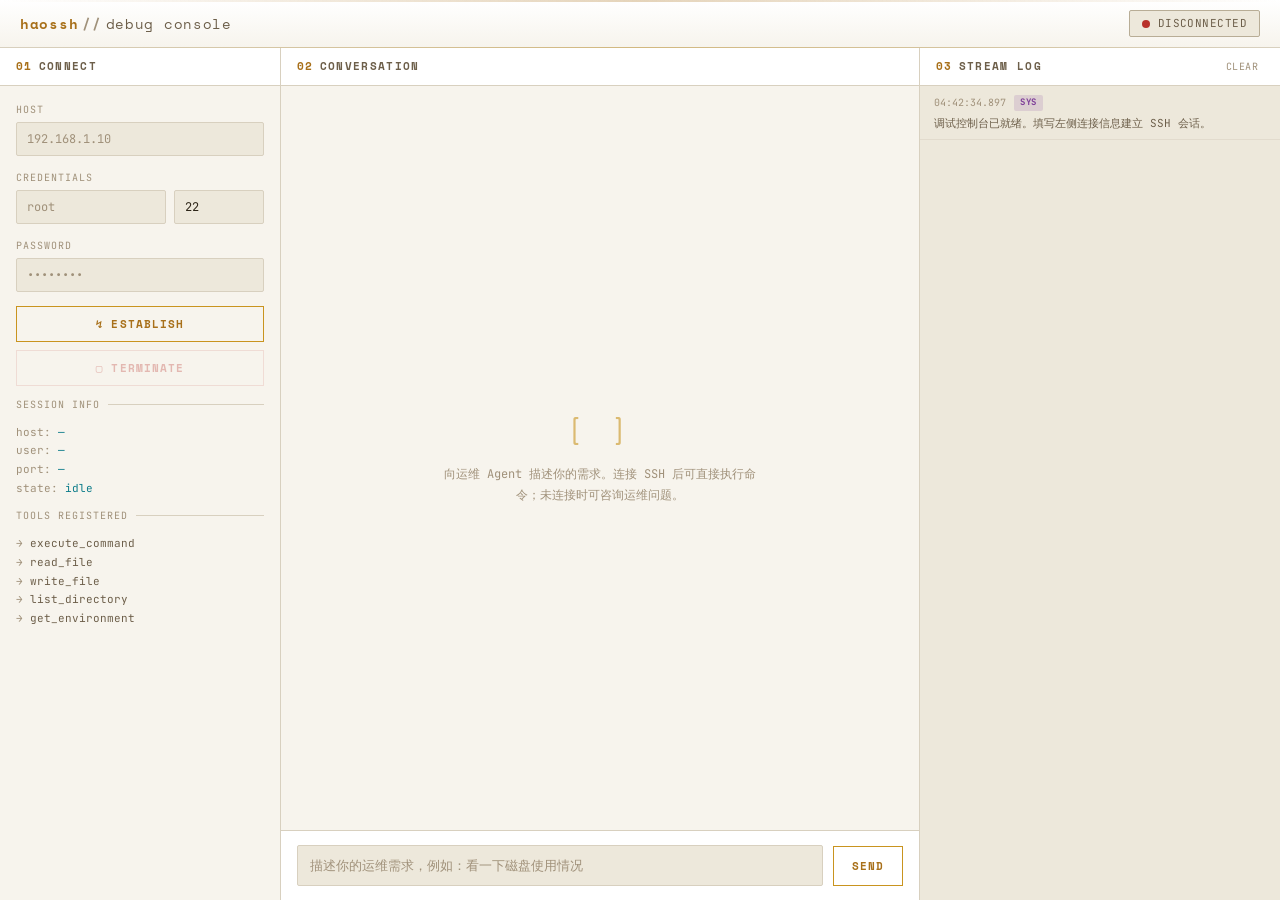
==== commit 5b6bf1e7: "feat: 前端历史对话列表 + 持久 shell + 工作区观测 前端: - index.html/style.css/app.js: 新增历史对话列表（左侧面板），支持切换/新建对话  持久 sh" ====
--- a/src/resources/static/index.html
+++ b/src/resources/static/index.html
@@ -30,6 +30,11 @@
       <div class="panel-title"><span class="num">01</span>connect</div>
     </div>
     <div class="panel-body">
+      <div class="form-group" id="conversationListGroup" style="display:none;">
+        <label class="form-label">conversation history</label>
+        <div class="conv-list" id="convList"></div>
+        <button class="btn" id="newConvBtn" style="margin-top:8px;"><span>+ new conversation</span></button>
+      </div>
       <div class="form-group" id="savedConnectionsGroup" style="display:none;">
         <label class="form-label">saved connections</label>
         <select class="form-input" id="savedConnections">
--- a/src/resources/static/style.css
+++ b/src/resources/static/style.css
@@ -226,6 +226,55 @@
   .info-block .k { color: var(--fg-mute); }
   .info-block .v { color: var(--cyan); }
 
+  /* 历史对话列表 */
+  .conv-list {
+    max-height: 220px;
+    overflow-y: auto;
+    border: 1px solid var(--border);
+    border-radius: 2px;
+    background: var(--bg-inset);
+  }
+  .conv-list::-webkit-scrollbar { width: 6px; }
+  .conv-list::-webkit-scrollbar-track { background: transparent; }
+  .conv-list::-webkit-scrollbar-thumb { background: var(--border-bright); border-radius: 3px; }
+
+  .conv-item {
+    padding: 8px 10px;
+    border-bottom: 1px solid var(--border);
+    cursor: pointer;
+    transition: background 0.15s;
+  }
+  .conv-item:last-child { border-bottom: none; }
+  .conv-item:hover { background: rgba(168, 112, 26, 0.06); }
+  .conv-item.active {
+    background: rgba(13, 124, 138, 0.08);
+    border-left: 2px solid var(--cyan);
+  }
+
+  .conv-item-top {
+    display: flex; align-items: center; gap: 6px;
+    margin-bottom: 3px;
+  }
+  .conv-status {
+    font-size: 9px; letter-spacing: 0.08em; text-transform: uppercase;
+    padding: 1px 5px; border-radius: 2px;
+  }
+  .conv-status.active { background: rgba(45, 122, 62, 0.15); color: var(--green); }
+  .conv-status.completed { background: rgba(160, 145, 122, 0.15); color: var(--fg-mute); }
+  .conv-time { font-size: 9px; color: var(--fg-mute); margin-left: auto; }
+
+  .conv-summary {
+    font-size: 11px; color: var(--fg-dim);
+    line-height: 1.4;
+    overflow: hidden; text-overflow: ellipsis;
+    display: -webkit-box; -webkit-line-clamp: 2; -webkit-box-orient: vertical;
+  }
+
+  .conv-list-empty {
+    padding: 16px 10px; text-align: center;
+    font-size: 11px; color: var(--fg-mute);
+  }
+
   /* 中栏 - 对话 */
   .chat-panel { background: var(--bg); }
   .messages {
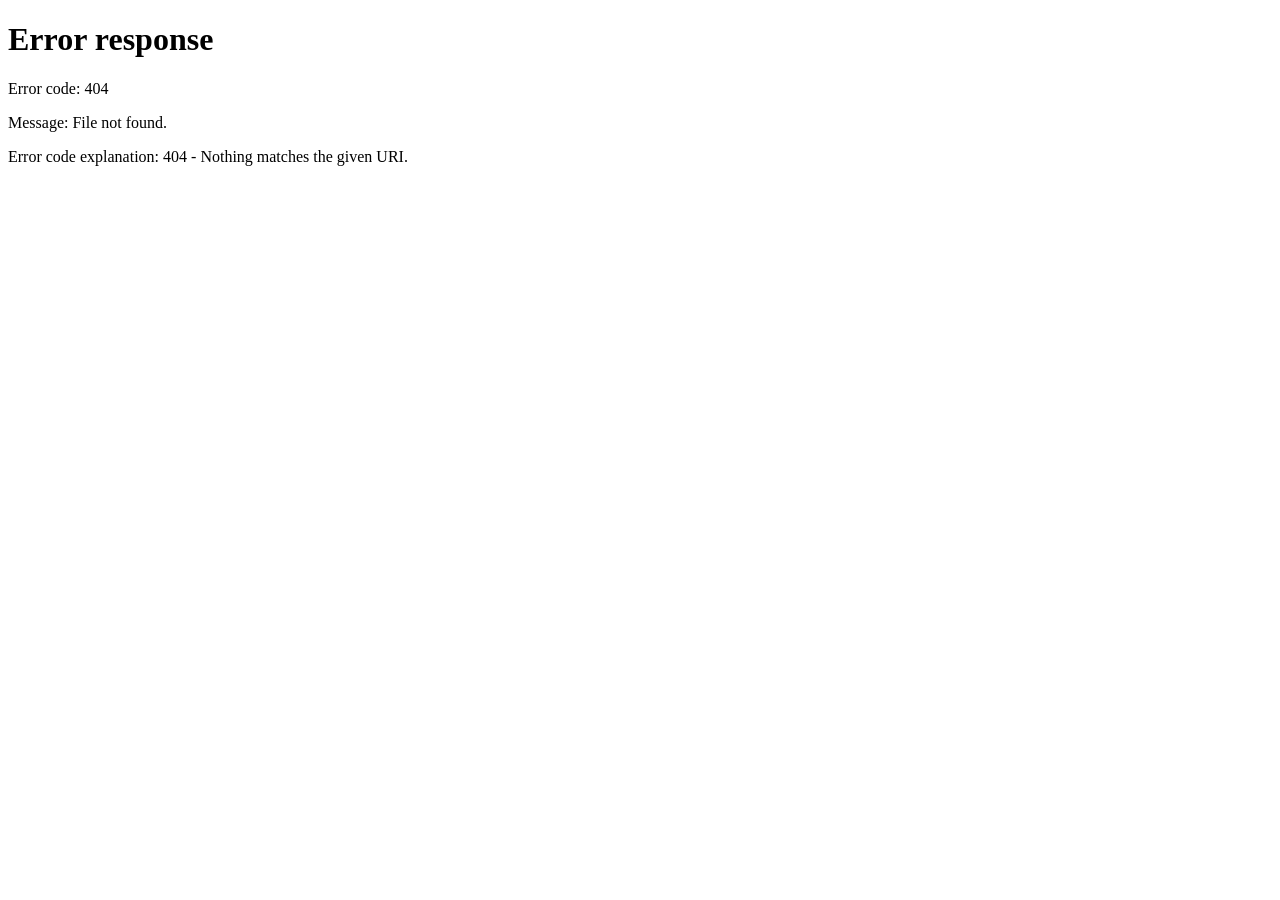
==== commit 343f8928: "feat: 用户认证体系 + 前端登录页 + xterm前端库 - 新增 auth 模块（middleware + security），FastAPI 认证中间件 - 新增用户仓库 repo_user" ====
--- a/src/resources/static/index.html
+++ b/src/resources/static/index.html
@@ -6,20 +6,26 @@
 <title>haossh // debug console</title>
 <link rel="preconnect" href="https://fonts.googleapis.com">
 <link rel="preconnect" href="https://fonts.gstatic.com" crossorigin>
-<link href="https://fonts.googleapis.com/css2?family=JetBrains+Mono:wght@300;400;500;700&family=Space+Mono:wght@400;700&display=swap" rel="stylesheet">
+<link href="https://fonts.googleapis.com/css2?family=IBM+Plex+Mono:wght@300;400;500;600;700&family=Oswald:wght@500;600;700&display=swap" rel="stylesheet">
+<link rel="stylesheet" href="vendor/xterm/xterm.css">
 <link rel="stylesheet" href="style.css">
 </head>
 <body>
 <div class="scanline"></div>
 
 <header class="topbar">
-  <div class="brand">haossh<span class="slash">//</span><span class="sub">debug console</span></div>
+  <div class="brand">haossh<span class="slash">//</span><span class="sub">ops console</span></div>
+  <div class="clock"><span class="val" id="clock">--:--:-- UTC</span></div>
   <div class="conn-id" id="connIdDisplay" style="display:none;">
     <span class="label">session</span><span class="val" id="connIdVal">—</span>
   </div>
   <div class="status-pill">
     <span class="status-dot" id="statusDot"></span>
     <span class="status-text" id="statusText">disconnected</span>
+  </div>
+  <div class="user-info" id="userInfo" style="display:none;">
+    <span class="user-email" id="userEmail">—</span>
+    <button class="logout-btn" id="logoutBtn">logout</button>
   </div>
 </header>
 
@@ -78,37 +84,41 @@
     </div>
   </aside>
 
-  <!-- 中栏：对话 -->
-  <section class="panel chat-panel">
-    <div class="panel-header">
-      <div class="panel-title"><span class="num">02</span>conversation</div>
-    </div>
-    <div class="messages" id="messages">
+  <!-- 右侧：对话 + 终端，上下分层 -->
+  <section class="split-panel">
+    <div class="panel chat-panel">
+      <div class="panel-header">
+        <div class="panel-title"><span class="num">02</span>conversation</div>
+      </div>
+      <div class="messages" id="messages">
       <div class="empty-state" id="emptyState">
-        <div class="glyph">[ ]</div>
+        <div class="glyph">&gt;_</div>
         <div class="hint">向运维 Agent 描述你的需求。连接 SSH 后可直接执行命令；未连接时可咨询运维问题。</div>
       </div>
+      </div>
+      <div class="chat-input-wrap">
+        <textarea class="chat-input" id="chatInput" placeholder="描述你的运维需求，例如：看一下磁盘使用情况" rows="1"></textarea>
+        <button class="send-btn" id="sendBtn">send</button>
+      </div>
     </div>
-    <div class="chat-input-wrap">
-      <textarea class="chat-input" id="chatInput" placeholder="描述你的运维需求，例如：看一下磁盘使用情况" rows="1"></textarea>
-      <button class="send-btn" id="sendBtn">send</button>
+
+    <div class="terminal-resize-handle" id="terminalResizeHandle" title="拖动调整终端高度"></div>
+
+    <div class="panel terminal-panel">
+      <div class="panel-header">
+        <div class="panel-title"><span class="num">03</span>terminal</div>
+        <span class="term-status" id="termStatus">not connected</span>
+        <button class="clear-log" id="clearTerm">clear</button>
+      </div>
+      <div class="terminal-body" id="terminalContainer"></div>
     </div>
   </section>
-
-  <!-- 右栏：流日志 -->
-  <aside class="panel log-panel">
-    <div class="panel-header">
-      <div class="panel-title"><span class="num">03</span>stream log</div>
-      <button class="clear-log" id="clearLog">clear</button>
-    </div>
-    <div class="panel-body log-body" id="logBody">
-      <div class="log-empty">等待事件流...</div>
-    </div>
-  </aside>
 </main>
 
 <div class="toast" id="toast"></div>
 
+<script src="vendor/xterm/xterm.js"></script>
+<script src="vendor/xterm/xterm-addon-fit.js"></script>
 <script src="app.js"></script>
 </body>
 </html>
--- a/src/resources/static/vendor/xterm/xterm.css
+++ b/src/resources/static/vendor/xterm/xterm.css
@@ -0,0 +1,209 @@
+/**
+ * Copyright (c) 2014 The xterm.js authors. All rights reserved.
+ * Copyright (c) 2012-2013, Christopher Jeffrey (MIT License)
+ * https://github.com/chjj/term.js
+ * @license MIT
+ *
+ * Permission is hereby granted, free of charge, to any person obtaining a copy
+ * of this software and associated documentation files (the "Software"), to deal
+ * in the Software without restriction, including without limitation the rights
+ * to use, copy, modify, merge, publish, distribute, sublicense, and/or sell
+ * copies of the Software, and to permit persons to whom the Software is
+ * furnished to do so, subject to the following conditions:
+ *
+ * The above copyright notice and this permission notice shall be included in
+ * all copies or substantial portions of the Software.
+ *
+ * THE SOFTWARE IS PROVIDED "AS IS", WITHOUT WARRANTY OF ANY KIND, EXPRESS OR
+ * IMPLIED, INCLUDING BUT NOT LIMITED TO THE WARRANTIES OF MERCHANTABILITY,
+ * FITNESS FOR A PARTICULAR PURPOSE AND NONINFRINGEMENT. IN NO EVENT SHALL THE
+ * AUTHORS OR COPYRIGHT HOLDERS BE LIABLE FOR ANY CLAIM, DAMAGES OR OTHER
+ * LIABILITY, WHETHER IN AN ACTION OF CONTRACT, TORT OR OTHERWISE, ARISING FROM,
+ * OUT OF OR IN CONNECTION WITH THE SOFTWARE OR THE USE OR OTHER DEALINGS IN
+ * THE SOFTWARE.
+ *
+ * Originally forked from (with the author's permission):
+ *   Fabrice Bellard's javascript vt100 for jslinux:
+ *   http://bellard.org/jslinux/
+ *   Copyright (c) 2011 Fabrice Bellard
+ *   The original design remains. The terminal itself
+ *   has been extended to include xterm CSI codes, among
+ *   other features.
+ */
+
+/**
+ *  Default styles for xterm.js
+ */
+
+.xterm {
+    cursor: text;
+    position: relative;
+    user-select: none;
+    -ms-user-select: none;
+    -webkit-user-select: none;
+}
+
+.xterm.focus,
+.xterm:focus {
+    outline: none;
+}
+
+.xterm .xterm-helpers {
+    position: absolute;
+    top: 0;
+    /**
+     * The z-index of the helpers must be higher than the canvases in order for
+     * IMEs to appear on top.
+     */
+    z-index: 5;
+}
+
+.xterm .xterm-helper-textarea {
+    padding: 0;
+    border: 0;
+    margin: 0;
+    /* Move textarea out of the screen to the far left, so that the cursor is not visible */
+    position: absolute;
+    opacity: 0;
+    left: -9999em;
+    top: 0;
+    width: 0;
+    height: 0;
+    z-index: -5;
+    /** Prevent wrapping so the IME appears against the textarea at the correct position */
+    white-space: nowrap;
+    overflow: hidden;
+    resize: none;
+}
+
+.xterm .composition-view {
+    /* TODO: Composition position got messed up somewhere */
+    background: #000;
+    color: #FFF;
+    display: none;
+    position: absolute;
+    white-space: nowrap;
+    z-index: 1;
+}
+
+.xterm .composition-view.active {
+    display: block;
+}
+
+.xterm .xterm-viewport {
+    /* On OS X this is required in order for the scroll bar to appear fully opaque */
+    background-color: #000;
+    overflow-y: scroll;
+    cursor: default;
+    position: absolute;
+    right: 0;
+    left: 0;
+    top: 0;
+    bottom: 0;
+}
+
+.xterm .xterm-screen {
+    position: relative;
+}
+
+.xterm .xterm-screen canvas {
+    position: absolute;
+    left: 0;
+    top: 0;
+}
+
+.xterm .xterm-scroll-area {
+    visibility: hidden;
+}
+
+.xterm-char-measure-element {
+    display: inline-block;
+    visibility: hidden;
+    position: absolute;
+    top: 0;
+    left: -9999em;
+    line-height: normal;
+}
+
+.xterm.enable-mouse-events {
+    /* When mouse events are enabled (eg. tmux), revert to the standard pointer cursor */
+    cursor: default;
+}
+
+.xterm.xterm-cursor-pointer,
+.xterm .xterm-cursor-pointer {
+    cursor: pointer;
+}
+
+.xterm.column-select.focus {
+    /* Column selection mode */
+    cursor: crosshair;
+}
+
+.xterm .xterm-accessibility,
+.xterm .xterm-message {
+    position: absolute;
+    left: 0;
+    top: 0;
+    bottom: 0;
+    right: 0;
+    z-index: 10;
+    color: transparent;
+    pointer-events: none;
+}
+
+.xterm .live-region {
+    position: absolute;
+    left: -9999px;
+    width: 1px;
+    height: 1px;
+    overflow: hidden;
+}
+
+.xterm-dim {
+    /* Dim should not apply to background, so the opacity of the foreground color is applied
+     * explicitly in the generated class and reset to 1 here */
+    opacity: 1 !important;
+}
+
+.xterm-underline-1 { text-decoration: underline; }
+.xterm-underline-2 { text-decoration: double underline; }
+.xterm-underline-3 { text-decoration: wavy underline; }
+.xterm-underline-4 { text-decoration: dotted underline; }
+.xterm-underline-5 { text-decoration: dashed underline; }
+
+.xterm-overline {
+    text-decoration: overline;
+}
+
+.xterm-overline.xterm-underline-1 { text-decoration: overline underline; }
+.xterm-overline.xterm-underline-2 { text-decoration: overline double underline; }
+.xterm-overline.xterm-underline-3 { text-decoration: overline wavy underline; }
+.xterm-overline.xterm-underline-4 { text-decoration: overline dotted underline; }
+.xterm-overline.xterm-underline-5 { text-decoration: overline dashed underline; }
+
+.xterm-strikethrough {
+    text-decoration: line-through;
+}
+
+.xterm-screen .xterm-decoration-container .xterm-decoration {
+	z-index: 6;
+	position: absolute;
+}
+
+.xterm-screen .xterm-decoration-container .xterm-decoration.xterm-decoration-top-layer {
+	z-index: 7;
+}
+
+.xterm-decoration-overview-ruler {
+    z-index: 8;
+    position: absolute;
+    top: 0;
+    right: 0;
+    pointer-events: none;
+}
+
+.xterm-decoration-top {
+    z-index: 2;
+    position: relative;
+}
